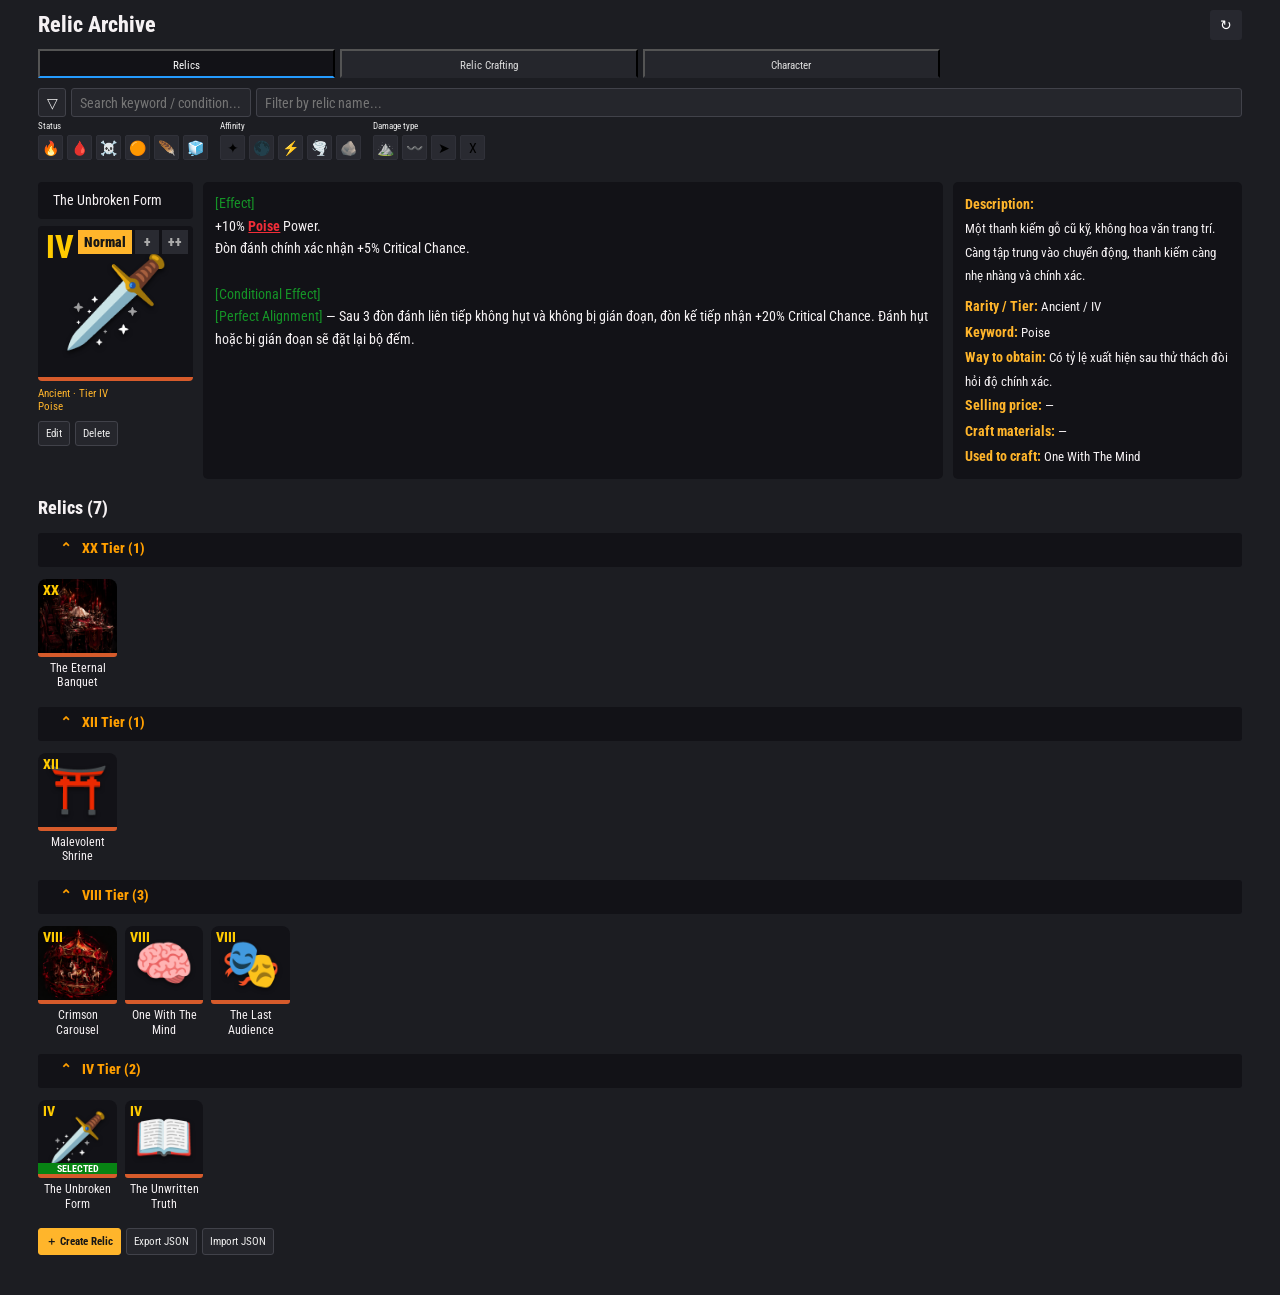
==== index.html @ a67d611c "Refactor navigation and add character section" ====
<!doctype html>
<html lang="vi"><head><meta charset="utf-8"><meta name="viewport" content="width=device-width,initial-scale=1"><title>Relic Archive</title>
<link rel="stylesheet" href="styles.css"></head><body>
<header class="top"><h1>Relic Archive</h1><div><button class="tinybtn" title="Refresh" onclick="location.reload()">↻</button></div></header>
<nav class="tabs"><button class="tab active" data-view="relicPage">Relics</button><button class="tab" data-view="relicPage">Relic Crafting</button><button class="tab" data-view="characterPage">Character</button></nav>
<main>
<section id="relicPage">
<div class="filterrow"><button class="filtericon" title="Filter">▽</button><input class="control" id="searchTrait" placeholder="Search keyword / condition..."><input class="control" id="searchFilter" placeholder="Filter by relic name..."></div>
<div class="iconrow" id="iconFilters"></div>
<div class="showcase" id="showcase"></div>
<h2 class="sectiontitle" id="countTitle">Relics</h2><div id="groups"></div>
<div class="actions"><button class="smallbtn primary" id="newBtn">＋ Create Relic</button><button class="smallbtn" id="exportBtn">Export JSON</button><button class="smallbtn" id="importBtn">Import JSON</button><input type="file" id="importFile" accept=".json" hidden></div>
</section>
<section id="characterPage" class="hidden">
<h2 class="sectiontitle">Characters</h2>
<div id="characterList" class="character-list"></div>
<article id="characterDetails" class="character-details hidden"></article>
</section>
</main>
<div class="modalshade" id="modal"><div class="formmodal"><button class="closemodal" id="closeModal">×</button><h2 id="formTitle">Create Relic</h2><form id="form"><div class="formgrid">
<div class="field"><label>Name *</label><input id="name" required></div><div class="field"><label>Rarity</label><select id="rarity"><option>Common</option><option>Uncommon</option><option>Rare</option><option>Epic</option><option>Ancient</option><option>Mythical</option><option>Mythic</option><option>Pillar</option></select></div>
<div class="field"><label>Tier</label><select id="tier"><option>I</option><option>II</option><option>III</option><option selected>IV</option><option>V</option><option>VI</option><option>VII</option><option>VIII</option><option>IX</option><option>X</option><option>XI</option><option>XII</option><option>XIII</option><option>XIV</option><option>XV</option><option>XVI</option><option>XVII</option><option>XVIII</option><option>XIX</option><option>XX</option></select></div><div class="field"><label>Keyword (status / affinity, comma separated)</label><input id="keywords" placeholder="Burn, Bleed, Poison, Poise, Tremor, Freeze, Light, Dark, Lightning, Wind, Earth"></div>
<div class="field"><label>Image path (optional)</label><input id="image" placeholder="assets/relic-image.png"></div><div class="field"><label>Type / faction restriction</label><input id="faction"></div>
<div class="field full"><label>Description</label><textarea id="description"></textarea></div><div class="field full"><label>Always-active effect</label><textarea id="always"></textarea></div><div class="field full"><label>Conditional effect</label><textarea id="conditional"></textarea></div><div class="field full"><label>Unique Effect</label><textarea id="unique"></textarea></div><div class="field full"><label>Way to obtain</label><textarea id="obtain" placeholder="Boss / chest / shop / event / leaderboard / craft recipe"></textarea></div><div class="field full"><label>Craft materials (comma separated relic names)</label><input id="craftsFrom" placeholder="Relic One, Relic Two"></div>
<div class="field"><label><input id="upgradable" type="checkbox"> This Relic can be upgraded</label></div><div class="field"></div><div class="field full"><label>Effect improvement at +</label><textarea id="upgradePlus" placeholder="Describe the stronger effect at +"></textarea></div><div class="field full"><label>Effect improvement at ++</label><textarea id="upgradePlusPlus" placeholder="Describe the stronger effect at ++"></textarea></div><div class="field full"><label>Unique Effect (Mythic or higher)</label><textarea id="uniquePlusPlus"></textarea></div>
<div class="field"><label>Buying Cost</label><input id="buy" type="number" min="0"></div><div class="field"><label>Selling Cost</label><input id="sell" type="number" min="0"></div><div class="field"><label>Floor Themes</label><input id="floor"></div><div class="field"><label>Abno Events</label><input id="abno"></div><div class="field full"><label>Lore / notes</label><textarea id="lore"></textarea></div>
</div><div class="formfoot"><button type="button" class="smallbtn" id="cancelBtn">Cancel</button><button class="smallbtn primary">Save Relic</button></div></form></div></div>
<script src="app.js" defer></script></body></html>
---- styles.css ----
@import url('https://fonts.googleapis.com/css2?family=Roboto+Condensed:wght@400;500;600;700;800&display=swap');
:root{--bg:#1c1d22;--panel:#121217;--panel2:#25262c;--line:#33343b;--text:#f5f1f3;--muted:#aaa8b1;--gold:#ffb52b;--blue:#259cff;--green:#128a20;--red:#f22d38;--orange:#bb743d}
*{box-sizing:border-box}body{margin:0;background:var(--bg);color:var(--text);font-family:'Roboto Condensed','Arial Narrow',sans-serif;font-size:14px}
button,input,select,textarea{font:inherit}button{cursor:pointer}.top{height:49px;padding:0 3%;display:flex;align-items:center;justify-content:space-between}.top h1{font-size:22px;margin:0;font-weight:800}.top h1 span{color:#ddd}.tinybtn{background:#27282f;color:white;border:0;border-radius:3px;padding:7px 10px}
.tabs{display:grid;grid-template-columns:repeat(4,1fr);gap:5px;margin:0 3% 10px}.tab{height:29px;background:#25262c;text-align:center;font-size:11px;padding:8px;border-bottom:2px solid transparent;color:#ddd}.tab.active{background:#121217;border-bottom-color:#249bff;color:#fff}
main{margin:0 3%;padding-bottom:40px}.filterrow{display:grid;grid-template-columns:28px 180px 1fr;gap:5px;margin-bottom:5px}.filterrow input{width:100%;height:29px}.control{background:#25262c;border:1px solid #41424a;border-radius:3px;color:#eee;padding:5px 8px;min-width:0}.filtericon{height:29px;background:#25262c;border:1px solid #41424a;color:#eee;border-radius:3px}.iconrow{display:flex;align-items:flex-start;gap:12px;flex-wrap:wrap;margin-bottom:22px}.filtergroup{min-width:0}.filtergroup-title{font-size:9px;color:#eee;margin:0 0 4px;line-height:1}.filtergroup-buttons{display:flex;gap:4px;flex-wrap:wrap}.iconbtn{width:25px;height:25px;background:#292a31;border:1px solid #303139;border-radius:2px;display:grid;place-items:center;font-size:14px;padding:0}.iconbtn.active{outline:1px solid #2e9bff;background:#343640}.keywordgroups{display:flex;gap:5px;align-items:center}.showcase{display:grid;grid-template-columns:155px minmax(0,1fr) minmax(220px,24%);gap:10px;align-items:stretch;margin-bottom:18px}.lefttitle{background:#121217;border-radius:4px;padding:10px 15px;font-size:14px;margin-bottom:7px;min-height:37px}.relicart{height:155px;background:#121217;border-bottom:4px solid #d65b2b;border-radius:4px;position:relative;display:grid;place-items:center;overflow:hidden}.relicart .bigicon{font-size:88px;filter:drop-shadow(0 3px 2px #0009)}.relicart .bigimage{width:100%;height:100%;object-fit:cover}.tierbig,.upgrades{z-index:1}.tierbig{position:absolute;left:8px;top:5px;color:#ffcb00;font-size:32px;font-weight:800;line-height:1}.upgrades{position:absolute;right:5px;top:4px;display:flex;gap:3px}.upgrades button{min-width:24px;height:24px;border:0;background:#292a31;color:#aaa;font-weight:900}.upgrades button.active{background:#ffb52b;color:#171717}.upgrades button:disabled{opacity:.45;cursor:not-allowed}.effectbox,.rightbox{background:#121217;border-radius:5px;padding:10px 12px;min-height:192px}.effectbox{font-size:14px;line-height:1.62;white-space:pre-wrap;overflow-wrap:anywhere}.rightbox{font-size:13px;line-height:1.8}.rightbox strong{color:var(--gold);font-size:14px}.rightbox .rightspace{height:30px}.tag{font-weight:bold;color:var(--red);text-decoration:underline}.cond{color:#159327}.kw{color:#bf793d;text-decoration:underline}.rarityline{color:var(--gold);font-size:11px;margin-top:6px}.actions{display:flex;gap:5px;flex-wrap:wrap;margin-top:8px}.smallbtn{background:#25262c;border:1px solid #41424a;color:#eee;padding:5px 7px;border-radius:3px;font-size:11px}.smallbtn.primary{background:var(--gold);color:#171717;border-color:var(--gold);font-weight:bold}.sectiontitle{font-size:18px;margin:12px 0 15px;font-weight:800}.tiergroup{margin-bottom:17px}.tierhead{height:34px;background:#121217;border-radius:3px;color:#ff9f00;padding:7px 22px;font-weight:800;cursor:pointer}.tierhead .arrow{margin-right:7px}.gallery{display:grid;grid-template-columns:repeat(auto-fill,minmax(78px,1fr));gap:8px;margin-top:12px}.gift{min-width:0;text-align:center;cursor:pointer}.giftart{height:78px;background:#121217;border-radius:8px 8px 3px 3px;border-bottom:4px solid #d65b2b;display:grid;place-items:center;position:relative;overflow:hidden}.giftart .emoji{font-size:48px;filter:drop-shadow(0 2px 2px #0008)}.giftart .giftimage{width:100%;height:100%;object-fit:cover}.giftart .smalltier{position:absolute;top:3px;left:5px;color:#ffcb00;font-weight:800;font-size:14px;z-index:1}.giftart.selected:after{content:"SELECTED";position:absolute;inset:auto 0 0;background:#078313;color:#fff;font-size:10px;font-weight:bold}.giftname{font-size:12px;line-height:1.2;max-height:29px;overflow:hidden;margin-top:4px;overflow-wrap:anywhere}.empty{padding:30px;color:#aaa;text-align:center;grid-column:1/-1}.hidden{display:none!important}.modalshade{display:none;position:fixed;inset:0;background:#000b;z-index:30;overflow:auto;padding:20px}.modalshade.show{display:block}.formmodal{max-width:850px;margin:0 auto;background:#1d1e24;border:1px solid #41424a;padding:20px;border-radius:5px}.formmodal h2{margin:0 0 15px}.formgrid{display:grid;grid-template-columns:1fr 1fr;gap:10px}.field{display:flex;flex-direction:column;gap:4px}.field label{font-size:12px;color:#aaa}.field input,.field select,.field textarea{background:#121217;color:#fff;border:1px solid #41424a;border-radius:3px;padding:8px}.field textarea{min-height:75px;resize:vertical}.full{grid-column:1/-1}.formfoot{display:flex;justify-content:flex-end;gap:7px;margin-top:14px}.closemodal{float:right;background:#25262c;border:0;color:#fff;font-size:20px;padding:3px 10px}
@media(max-width:850px){.showcase{grid-template-columns:135px minmax(0,1fr)}.rightbox{grid-column:1/-1;min-height:80px}.rightbox .rightspace{height:20px}.gallery{grid-template-columns:repeat(auto-fill,minmax(72px,1fr))}}
@media(max-width:560px){.tabs{grid-template-columns:repeat(2,1fr)}.filterrow{grid-template-columns:28px 1fr}.filterrow #searchFilter{grid-column:1/-1}.showcase{grid-template-columns:1fr}.leftcol{display:grid;grid-template-columns:1fr 1fr;gap:7px}.lefttitle{margin:0}.relicart{height:120px}.effectbox{min-height:140px}.formgrid{grid-template-columns:1fr}.full{grid-column:auto}}
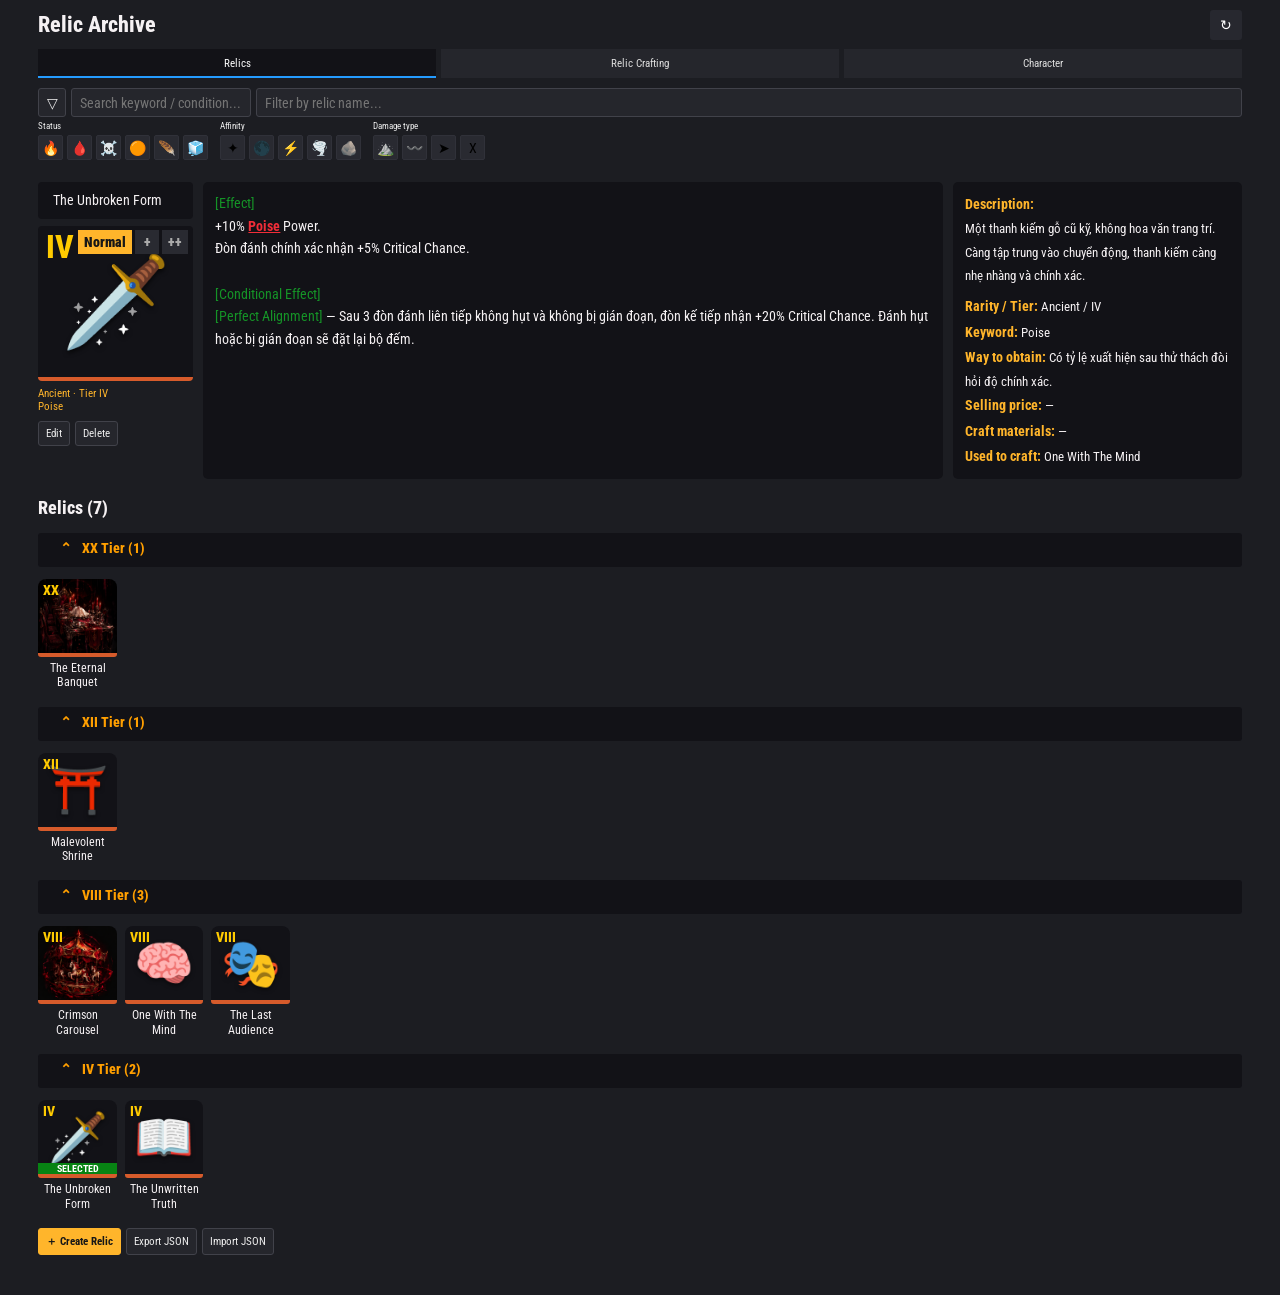
==== commit cb2a625d: "Update index.html" ====
--- a/index.html
+++ b/index.html
@@ -2,8 +2,11 @@
 <html lang="vi"><head><meta charset="utf-8"><meta name="viewport" content="width=device-width,initial-scale=1"><title>Relic Archive</title>
 <link rel="stylesheet" href="styles.css"></head><body>
 <header class="top"><h1>Relic Archive</h1><div><button class="tinybtn" title="Refresh" onclick="location.reload()">↻</button></div></header>
-<nav class="tabs"><button class="tab active" data-view="relicPage">Relics</button><button class="tab" data-view="relicPage">Relic Crafting</button><button class="tab" data-view="characterPage">Character</button></nav>
-<main>
+<nav class="tabs">
+  <button class="tab active" data-view="relicPage">Relics</button>
+  <button class="tab" data-view="craftingPage">Relic Crafting</button>
+  <button class="tab" data-view="characterPage">Character</button>
+</nav><main>
 <section id="relicPage">
 <div class="filterrow"><button class="filtericon" title="Filter">▽</button><input class="control" id="searchTrait" placeholder="Search keyword / condition..."><input class="control" id="searchFilter" placeholder="Filter by relic name..."></div>
 <div class="iconrow" id="iconFilters"></div>
--- a/styles.css
+++ b/styles.css
@@ -1,8 +1,9 @@
-@import url('https://fonts.googleapis.com/css2?family=Roboto+Condensed:wght@400;500;600;700;800&display=swap');
-:root{--bg:#1c1d22;--panel:#121217;--panel2:#25262c;--line:#33343b;--text:#f5f1f3;--muted:#aaa8b1;--gold:#ffb52b;--blue:#259cff;--green:#128a20;--red:#f22d38;--orange:#bb743d}
-*{box-sizing:border-box}body{margin:0;background:var(--bg);color:var(--text);font-family:'Roboto Condensed','Arial Narrow',sans-serif;font-size:14px}
-button,input,select,textarea{font:inherit}button{cursor:pointer}.top{height:49px;padding:0 3%;display:flex;align-items:center;justify-content:space-between}.top h1{font-size:22px;margin:0;font-weight:800}.top h1 span{color:#ddd}.tinybtn{background:#27282f;color:white;border:0;border-radius:3px;padding:7px 10px}
-.tabs{display:grid;grid-template-columns:repeat(4,1fr);gap:5px;margin:0 3% 10px}.tab{height:29px;background:#25262c;text-align:center;font-size:11px;padding:8px;border-bottom:2px solid transparent;color:#ddd}.tab.active{background:#121217;border-bottom-color:#249bff;color:#fff}
-main{margin:0 3%;padding-bottom:40px}.filterrow{display:grid;grid-template-columns:28px 180px 1fr;gap:5px;margin-bottom:5px}.filterrow input{width:100%;height:29px}.control{background:#25262c;border:1px solid #41424a;border-radius:3px;color:#eee;padding:5px 8px;min-width:0}.filtericon{height:29px;background:#25262c;border:1px solid #41424a;color:#eee;border-radius:3px}.iconrow{display:flex;align-items:flex-start;gap:12px;flex-wrap:wrap;margin-bottom:22px}.filtergroup{min-width:0}.filtergroup-title{font-size:9px;color:#eee;margin:0 0 4px;line-height:1}.filtergroup-buttons{display:flex;gap:4px;flex-wrap:wrap}.iconbtn{width:25px;height:25px;background:#292a31;border:1px solid #303139;border-radius:2px;display:grid;place-items:center;font-size:14px;padding:0}.iconbtn.active{outline:1px solid #2e9bff;background:#343640}.keywordgroups{display:flex;gap:5px;align-items:center}.showcase{display:grid;grid-template-columns:155px minmax(0,1fr) minmax(220px,24%);gap:10px;align-items:stretch;margin-bottom:18px}.lefttitle{background:#121217;border-radius:4px;padding:10px 15px;font-size:14px;margin-bottom:7px;min-height:37px}.relicart{height:155px;background:#121217;border-bottom:4px solid #d65b2b;border-radius:4px;position:relative;display:grid;place-items:center;overflow:hidden}.relicart .bigicon{font-size:88px;filter:drop-shadow(0 3px 2px #0009)}.relicart .bigimage{width:100%;height:100%;object-fit:cover}.tierbig,.upgrades{z-index:1}.tierbig{position:absolute;left:8px;top:5px;color:#ffcb00;font-size:32px;font-weight:800;line-height:1}.upgrades{position:absolute;right:5px;top:4px;display:flex;gap:3px}.upgrades button{min-width:24px;height:24px;border:0;background:#292a31;color:#aaa;font-weight:900}.upgrades button.active{background:#ffb52b;color:#171717}.upgrades button:disabled{opacity:.45;cursor:not-allowed}.effectbox,.rightbox{background:#121217;border-radius:5px;padding:10px 12px;min-height:192px}.effectbox{font-size:14px;line-height:1.62;white-space:pre-wrap;overflow-wrap:anywhere}.rightbox{font-size:13px;line-height:1.8}.rightbox strong{color:var(--gold);font-size:14px}.rightbox .rightspace{height:30px}.tag{font-weight:bold;color:var(--red);text-decoration:underline}.cond{color:#159327}.kw{color:#bf793d;text-decoration:underline}.rarityline{color:var(--gold);font-size:11px;margin-top:6px}.actions{display:flex;gap:5px;flex-wrap:wrap;margin-top:8px}.smallbtn{background:#25262c;border:1px solid #41424a;color:#eee;padding:5px 7px;border-radius:3px;font-size:11px}.smallbtn.primary{background:var(--gold);color:#171717;border-color:var(--gold);font-weight:bold}.sectiontitle{font-size:18px;margin:12px 0 15px;font-weight:800}.tiergroup{margin-bottom:17px}.tierhead{height:34px;background:#121217;border-radius:3px;color:#ff9f00;padding:7px 22px;font-weight:800;cursor:pointer}.tierhead .arrow{margin-right:7px}.gallery{display:grid;grid-template-columns:repeat(auto-fill,minmax(78px,1fr));gap:8px;margin-top:12px}.gift{min-width:0;text-align:center;cursor:pointer}.giftart{height:78px;background:#121217;border-radius:8px 8px 3px 3px;border-bottom:4px solid #d65b2b;display:grid;place-items:center;position:relative;overflow:hidden}.giftart .emoji{font-size:48px;filter:drop-shadow(0 2px 2px #0008)}.giftart .giftimage{width:100%;height:100%;object-fit:cover}.giftart .smalltier{position:absolute;top:3px;left:5px;color:#ffcb00;font-weight:800;font-size:14px;z-index:1}.giftart.selected:after{content:"SELECTED";position:absolute;inset:auto 0 0;background:#078313;color:#fff;font-size:10px;font-weight:bold}.giftname{font-size:12px;line-height:1.2;max-height:29px;overflow:hidden;margin-top:4px;overflow-wrap:anywhere}.empty{padding:30px;color:#aaa;text-align:center;grid-column:1/-1}.hidden{display:none!important}.modalshade{display:none;position:fixed;inset:0;background:#000b;z-index:30;overflow:auto;padding:20px}.modalshade.show{display:block}.formmodal{max-width:850px;margin:0 auto;background:#1d1e24;border:1px solid #41424a;padding:20px;border-radius:5px}.formmodal h2{margin:0 0 15px}.formgrid{display:grid;grid-template-columns:1fr 1fr;gap:10px}.field{display:flex;flex-direction:column;gap:4px}.field label{font-size:12px;color:#aaa}.field input,.field select,.field textarea{background:#121217;color:#fff;border:1px solid #41424a;border-radius:3px;padding:8px}.field textarea{min-height:75px;resize:vertical}.full{grid-column:1/-1}.formfoot{display:flex;justify-content:flex-end;gap:7px;margin-top:14px}.closemodal{float:right;background:#25262c;border:0;color:#fff;font-size:20px;padding:3px 10px}
-@media(max-width:850px){.showcase{grid-template-columns:135px minmax(0,1fr)}.rightbox{grid-column:1/-1;min-height:80px}.rightbox .rightspace{height:20px}.gallery{grid-template-columns:repeat(auto-fill,minmax(72px,1fr))}}
-@media(max-width:560px){.tabs{grid-template-columns:repeat(2,1fr)}.filterrow{grid-template-columns:28px 1fr}.filterrow #searchFilter{grid-column:1/-1}.showcase{grid-template-columns:1fr}.leftcol{display:grid;grid-template-columns:1fr 1fr;gap:7px}.lefttitle{margin:0}.relicart{height:120px}.effectbox{min-height:140px}.formgrid{grid-template-columns:1fr}.full{grid-column:auto}}
+@import url('https://fonts.googleapis.com/css2?family=Roboto+Condensed:wght@400;500;600;700;800&display=swap');
+:root{--bg:#1c1d22;--panel:#121217;--panel2:#25262c;--line:#33343b;--text:#f5f1f3;--muted:#aaa8b1;--gold:#ffb52b;--blue:#259cff;--green:#128a20;--red:#f22d38;--orange:#bb743d}
+*{box-sizing:border-box}body{margin:0;background:var(--bg);color:var(--text);font-family:'Roboto Condensed','Arial Narrow',sans-serif;font-size:14px}
+button,input,select,textarea{font:inherit}button{cursor:pointer}.top{height:49px;padding:0 3%;display:flex;align-items:center;justify-content:space-between}.top h1{font-size:22px;margin:0;font-weight:800}.top h1 span{color:#ddd}.tinybtn{background:#27282f;color:white;border:0;border-radius:3px;padding:7px 10px}
+.tabs{display:grid;grid-template-columns:repeat(3,1fr);gap:5px;margin:0 3% 10px}.tab{height:29px;background:#25262c;text-align:center;font-size:11px;padding:8px;border:0;border-bottom:2px solid transparent;color:#ddd}.tab.active{background:#121217;border-bottom-color:#249bff;color:#fff}
+main{margin:0 3%;padding-bottom:40px}.filterrow{display:grid;grid-template-columns:28px 180px 1fr;gap:5px;margin-bottom:5px}.filterrow input{width:100%;height:29px}.control{background:#25262c;border:1px solid #41424a;border-radius:3px;color:#eee;padding:5px 8px;min-width:0}.filtericon{height:29px;background:#25262c;border:1px solid #41424a;color:#eee;border-radius:3px}.iconrow{display:flex;align-items:flex-start;gap:12px;flex-wrap:wrap;margin-bottom:22px}.filtergroup{min-width:0}.filtergroup-title{font-size:9px;color:#eee;margin:0 0 4px;line-height:1}.filtergroup-buttons{display:flex;gap:4px;flex-wrap:wrap}.iconbtn{width:25px;height:25px;background:#292a31;border:1px solid #303139;border-radius:2px;display:grid;place-items:center;font-size:14px;padding:0}.iconbtn.active{outline:1px solid #2e9bff;background:#343640}.keywordgroups{display:flex;gap:5px;align-items:center}.showcase{display:grid;grid-template-columns:155px minmax(0,1fr) minmax(220px,24%);gap:10px;align-items:stretch;margin-bottom:18px}.lefttitle{background:#121217;border-radius:4px;padding:10px 15px;font-size:14px;margin-bottom:7px;min-height:37px}.relicart{height:155px;background:#121217;border-bottom:4px solid #d65b2b;border-radius:4px;position:relative;display:grid;place-items:center;overflow:hidden}.relicart .bigicon{font-size:88px;filter:drop-shadow(0 3px 2px #0009)}.relicart .bigimage{width:100%;height:100%;object-fit:cover}.tierbig,.upgrades{z-index:1}.tierbig{position:absolute;left:8px;top:5px;color:#ffcb00;font-size:32px;font-weight:800;line-height:1}.upgrades{position:absolute;right:5px;top:4px;display:flex;gap:3px}.upgrades button{min-width:24px;height:24px;border:0;background:#292a31;color:#aaa;font-weight:900}.upgrades button.active{background:#ffb52b;color:#171717}.upgrades button:disabled{opacity:.45;cursor:not-allowed}.effectbox,.rightbox{background:#121217;border-radius:5px;padding:10px 12px;min-height:192px}.effectbox{font-size:14px;line-height:1.62;white-space:pre-wrap;overflow-wrap:anywhere}.rightbox{font-size:13px;line-height:1.8}.rightbox strong{color:var(--gold);font-size:14px}.rightbox .rightspace{height:30px}.tag{font-weight:bold;color:var(--red);text-decoration:underline}.cond{color:#159327}.kw{color:#bf793d;text-decoration:underline}.rarityline{color:var(--gold);font-size:11px;margin-top:6px}.actions{display:flex;gap:5px;flex-wrap:wrap;margin-top:8px}.smallbtn{background:#25262c;border:1px solid #41424a;color:#eee;padding:5px 7px;border-radius:3px;font-size:11px}.smallbtn.primary{background:var(--gold);color:#171717;border-color:var(--gold);font-weight:bold}.sectiontitle{font-size:18px;margin:12px 0 15px;font-weight:800}.tiergroup{margin-bottom:17px}.tierhead{height:34px;background:#121217;border-radius:3px;color:#ff9f00;padding:7px 22px;font-weight:800;cursor:pointer}.tierhead .arrow{margin-right:7px}.gallery{display:grid;grid-template-columns:repeat(auto-fill,minmax(78px,1fr));gap:8px;margin-top:12px}.gift{min-width:0;text-align:center;cursor:pointer}.giftart{height:78px;background:#121217;border-radius:8px 8px 3px 3px;border-bottom:4px solid #d65b2b;display:grid;place-items:center;position:relative;overflow:hidden}.giftart .emoji{font-size:48px;filter:drop-shadow(0 2px 2px #0008)}.giftart .giftimage{width:100%;height:100%;object-fit:cover}.giftart .smalltier{position:absolute;top:3px;left:5px;color:#ffcb00;font-weight:800;font-size:14px;z-index:1}.giftart.selected:after{content:"SELECTED";position:absolute;inset:auto 0 0;background:#078313;color:#fff;font-size:10px;font-weight:bold}.giftname{font-size:12px;line-height:1.2;max-height:29px;overflow:hidden;margin-top:4px;overflow-wrap:anywhere}.empty{padding:30px;color:#aaa;text-align:center;grid-column:1/-1}.hidden{display:none!important}.modalshade{display:none;position:fixed;inset:0;background:#000b;z-index:30;overflow:auto;padding:20px}.modalshade.show{display:block}.formmodal{max-width:850px;margin:0 auto;background:#1d1e24;border:1px solid #41424a;padding:20px;border-radius:5px}.formmodal h2{margin:0 0 15px}.formgrid{display:grid;grid-template-columns:1fr 1fr;gap:10px}.field{display:flex;flex-direction:column;gap:4px}.field label{font-size:12px;color:#aaa}.field input,.field select,.field textarea{background:#121217;color:#fff;border:1px solid #41424a;border-radius:3px;padding:8px}.field textarea{min-height:75px;resize:vertical}.full{grid-column:1/-1}.formfoot{display:flex;justify-content:flex-end;gap:7px;margin-top:14px}.closemodal{float:right;background:#25262c;border:0;color:#fff;font-size:20px;padding:3px 10px}
+@media(max-width:850px){.showcase{grid-template-columns:135px minmax(0,1fr)}.rightbox{grid-column:1/-1;min-height:80px}.rightbox .rightspace{height:20px}.gallery{grid-template-columns:repeat(auto-fill,minmax(72px,1fr))}}
+.character-list{display:grid;grid-template-columns:repeat(auto-fill,minmax(170px,1fr));gap:10px}.character-button{min-height:42px;background:#25262c;border:1px solid #41424a;border-radius:4px;color:var(--text);font-weight:700}.character-button:hover{border-color:var(--blue);background:#303139}.character-details{position:relative;max-width:760px;background:var(--panel);border-radius:5px;padding:20px;margin-top:8px}.character-close{position:absolute;top:10px;right:10px;width:30px;height:30px;border:0;border-radius:3px;background:#c82935;color:white;font-weight:800;font-size:19px;line-height:1}.character-details h3{margin:0 42px 18px 0;font-size:20px}.character-stats{display:grid;grid-template-columns:1fr 1fr;gap:0 20px}.character-stat{padding:9px 0;border-bottom:1px solid var(--line);line-height:1.45}.character-stat strong{color:var(--gold)}.character-stat.full{grid-column:1/-1}
+@media(max-width:560px){.tabs{grid-template-columns:repeat(3,1fr)}.filterrow{grid-template-columns:28px 1fr}.filterrow #searchFilter{grid-column:1/-1}.showcase{grid-template-columns:1fr}.leftcol{display:grid;grid-template-columns:1fr 1fr;gap:7px}.lefttitle{margin:0}.relicart{height:120px}.effectbox{min-height:140px}.formgrid{grid-template-columns:1fr}.full{grid-column:auto}.character-stats{grid-template-columns:1fr}}
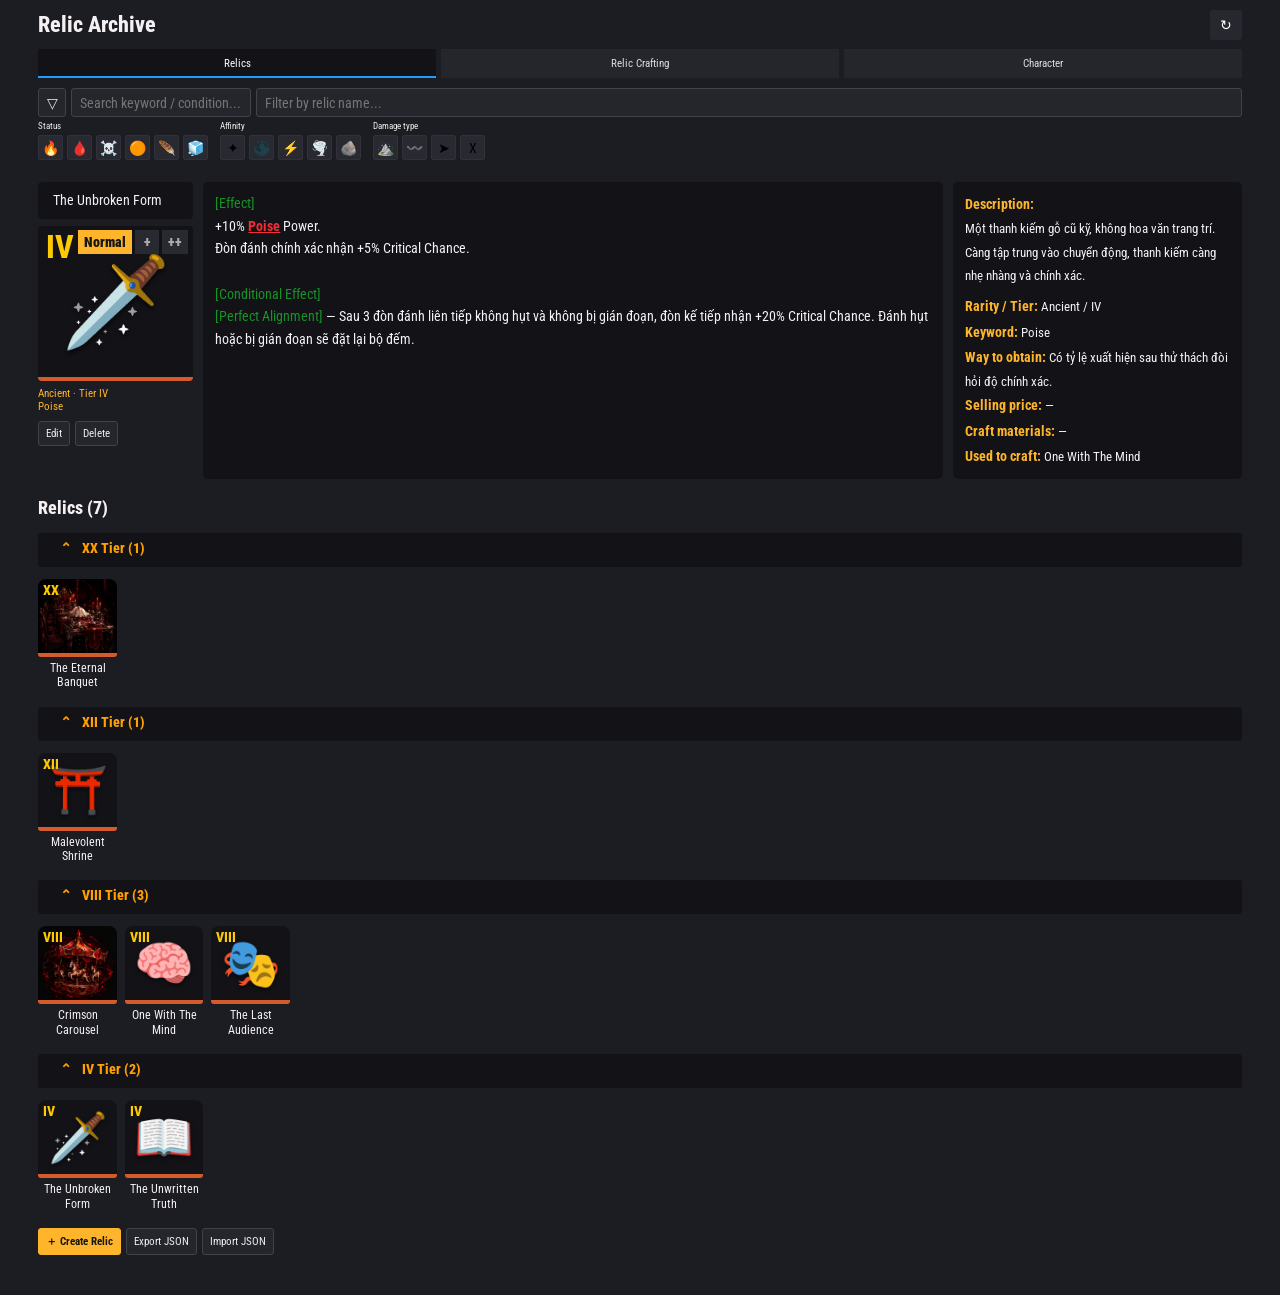
==== commit d7f8372a: "Fix navigation tabs" ====
--- a/index.html
+++ b/index.html
@@ -14,18 +14,129 @@
 <h2 class="sectiontitle" id="countTitle">Relics</h2><div id="groups"></div>
 <div class="actions"><button class="smallbtn primary" id="newBtn">＋ Create Relic</button><button class="smallbtn" id="exportBtn">Export JSON</button><button class="smallbtn" id="importBtn">Import JSON</button><input type="file" id="importFile" accept=".json" hidden></div>
 </section>
+  <section id="craftingPage" class="hidden">
+  <h2 class="sectiontitle">Relic Crafting</h2>
+  <p>Relic crafting content will appear here.</p>
+</section>
 <section id="characterPage" class="hidden">
 <h2 class="sectiontitle">Characters</h2>
 <div id="characterList" class="character-list"></div>
 <article id="characterDetails" class="character-details hidden"></article>
 </section>
 </main>
-<div class="modalshade" id="modal"><div class="formmodal"><button class="closemodal" id="closeModal">×</button><h2 id="formTitle">Create Relic</h2><form id="form"><div class="formgrid">
-<div class="field"><label>Name *</label><input id="name" required></div><div class="field"><label>Rarity</label><select id="rarity"><option>Common</option><option>Uncommon</option><option>Rare</option><option>Epic</option><option>Ancient</option><option>Mythical</option><option>Mythic</option><option>Pillar</option></select></div>
-<div class="field"><label>Tier</label><select id="tier"><option>I</option><option>II</option><option>III</option><option selected>IV</option><option>V</option><option>VI</option><option>VII</option><option>VIII</option><option>IX</option><option>X</option><option>XI</option><option>XII</option><option>XIII</option><option>XIV</option><option>XV</option><option>XVI</option><option>XVII</option><option>XVIII</option><option>XIX</option><option>XX</option></select></div><div class="field"><label>Keyword (status / affinity, comma separated)</label><input id="keywords" placeholder="Burn, Bleed, Poison, Poise, Tremor, Freeze, Light, Dark, Lightning, Wind, Earth"></div>
-<div class="field"><label>Image path (optional)</label><input id="image" placeholder="assets/relic-image.png"></div><div class="field"><label>Type / faction restriction</label><input id="faction"></div>
-<div class="field full"><label>Description</label><textarea id="description"></textarea></div><div class="field full"><label>Always-active effect</label><textarea id="always"></textarea></div><div class="field full"><label>Conditional effect</label><textarea id="conditional"></textarea></div><div class="field full"><label>Unique Effect</label><textarea id="unique"></textarea></div><div class="field full"><label>Way to obtain</label><textarea id="obtain" placeholder="Boss / chest / shop / event / leaderboard / craft recipe"></textarea></div><div class="field full"><label>Craft materials (comma separated relic names)</label><input id="craftsFrom" placeholder="Relic One, Relic Two"></div>
-<div class="field"><label><input id="upgradable" type="checkbox"> This Relic can be upgraded</label></div><div class="field"></div><div class="field full"><label>Effect improvement at +</label><textarea id="upgradePlus" placeholder="Describe the stronger effect at +"></textarea></div><div class="field full"><label>Effect improvement at ++</label><textarea id="upgradePlusPlus" placeholder="Describe the stronger effect at ++"></textarea></div><div class="field full"><label>Unique Effect (Mythic or higher)</label><textarea id="uniquePlusPlus"></textarea></div>
-<div class="field"><label>Buying Cost</label><input id="buy" type="number" min="0"></div><div class="field"><label>Selling Cost</label><input id="sell" type="number" min="0"></div><div class="field"><label>Floor Themes</label><input id="floor"></div><div class="field"><label>Abno Events</label><input id="abno"></div><div class="field full"><label>Lore / notes</label><textarea id="lore"></textarea></div>
-</div><div class="formfoot"><button type="button" class="smallbtn" id="cancelBtn">Cancel</button><button class="smallbtn primary">Save Relic</button></div></form></div></div>
-<script src="app.js" defer></script></body></html>
+<div class="modalshade" id="modal">
+  <div class="formmodal">
+    <button class="closemodal" id="closeModal">×</button>
+    <h2 id="formTitle">Create Relic</h2>
+    <form id="form">
+      <div class="formgrid">
+<div class="field">
+  <label>Name *</label>
+  <input id="name" required>
+</div>
+        <div class="field">
+          <label>Rarity</label>
+          <select id="rarity">
+            <option>Common</option>
+            <option>Uncommon</option>
+            <option>Rare</option>
+            <option>Epic</option>
+            <option>Ancient</option>
+            <option>Mythical</option>
+            <option>Mythic</option>
+            <option>Pillar</option>
+          </select>
+        </div>
+<div class="field">
+  <label>Tier</label>
+  <select id="tier">
+    <option>I</option>
+    <option>II</option>
+    <option>III</option>
+    <option selected>IV</option>
+    <option>V</option>
+    <option>VI</option>
+    <option>VII</option>
+    <option>VIII</option>
+    <option>IX</option>
+    <option>X</option>
+    <option>XI</option>
+    <option>XII</option>
+    <option>XIII</option>
+    <option>XIV</option>
+    <option>XV</option>
+    <option>XVI</option>
+    <option>XVII</option>
+    <option>XVIII</option>
+    <option>XIX</option>
+    <option>XX</option>
+  </select>
+</div>
+<div class="field">
+  <label>Keyword (status / affinity, comma separated)</label>
+  <input id="keywords" placeholder="Burn, Bleed, Poison, Poise, Tremor, Freeze, Light, Dark, Lightning, Wind, Earth">
+</div>
+<div class="field">
+  <label>Image path (optional)</label>
+  <input id="image" placeholder="assets/relic-image.png">
+</div>
+<div class="field">
+  <label>Type / faction restriction</label>
+  <input id="faction">
+</div>
+<div class="field full">
+  <label>Description</label>
+  <textarea id="description"></textarea>
+</div>
+<div class="field full">
+  <label>Always-active effect</label>
+  <textarea id="always"></textarea>
+</div>
+<div class="field full">
+  <label>Conditional effect</label>
+  <textarea id="conditional"></textarea>
+</div><div class="field full"><label>Unique Effect</label><textarea id="unique"></textarea></div><div class="field full"><label>Way to obtain</label><textarea id="obtain" placeholder="Boss / chest / shop / event / leaderboard / craft recipe"></textarea></div><div class="field full"><label>Craft materials (comma separated relic names)</label><input id="craftsFrom" placeholder="Relic One, Relic Two"></div>
+<div class="field">
+  <label><input id="upgradable" type="checkbox"> This Relic can be upgraded</label>
+</div>
+<div class="field"></div>
+<div class="field full">
+  <label>Effect improvement at +</label>
+  <textarea id="upgradePlus" placeholder="Describe the stronger effect at +"></textarea>
+</div>
+<div class="field full">
+  <label>Effect improvement at ++</label>
+  <textarea id="upgradePlusPlus" placeholder="Describe the stronger effect at ++"></textarea>
+</div>
+<div class="field full">
+  <label>Unique Effect (Mythic or higher)</label>
+  <textarea id="uniquePlusPlus"></textarea>
+</div>
+<div class="field">
+  <label>Buying Cost</label>
+  <input id="buy" type="number" min="0">
+</div>
+<div class="field">
+  <label>Selling Cost</label>
+  <input id="sell" type="number" min="0">
+</div><div class="field">
+  <label>Floor Themes</label>
+  <input id="floor"></div>
+  <div class="field">
+    <label>Abno Events</label>
+    <input id="abno">
+  </div><div class="field full">
+    <label>Lore / notes</label>
+    <textarea id="lore"></textarea>
+  </div>
+</div>
+<div class="formfoot">
+  <button type="button" class="smallbtn" id="cancelBtn">Cancel</button>
+  <button class="smallbtn primary">Save Relic</button>
+</div>
+</form>
+</div>
+</div>
+<script src="app.js" defer></script>
+</body>
+</html>
--- a/styles.css
+++ b/styles.css
@@ -1,9 +1,385 @@
 @import url('https://fonts.googleapis.com/css2?family=Roboto+Condensed:wght@400;500;600;700;800&display=swap');
 :root{--bg:#1c1d22;--panel:#121217;--panel2:#25262c;--line:#33343b;--text:#f5f1f3;--muted:#aaa8b1;--gold:#ffb52b;--blue:#259cff;--green:#128a20;--red:#f22d38;--orange:#bb743d}
-*{box-sizing:border-box}body{margin:0;background:var(--bg);color:var(--text);font-family:'Roboto Condensed','Arial Narrow',sans-serif;font-size:14px}
-button,input,select,textarea{font:inherit}button{cursor:pointer}.top{height:49px;padding:0 3%;display:flex;align-items:center;justify-content:space-between}.top h1{font-size:22px;margin:0;font-weight:800}.top h1 span{color:#ddd}.tinybtn{background:#27282f;color:white;border:0;border-radius:3px;padding:7px 10px}
-.tabs{display:grid;grid-template-columns:repeat(3,1fr);gap:5px;margin:0 3% 10px}.tab{height:29px;background:#25262c;text-align:center;font-size:11px;padding:8px;border:0;border-bottom:2px solid transparent;color:#ddd}.tab.active{background:#121217;border-bottom-color:#249bff;color:#fff}
-main{margin:0 3%;padding-bottom:40px}.filterrow{display:grid;grid-template-columns:28px 180px 1fr;gap:5px;margin-bottom:5px}.filterrow input{width:100%;height:29px}.control{background:#25262c;border:1px solid #41424a;border-radius:3px;color:#eee;padding:5px 8px;min-width:0}.filtericon{height:29px;background:#25262c;border:1px solid #41424a;color:#eee;border-radius:3px}.iconrow{display:flex;align-items:flex-start;gap:12px;flex-wrap:wrap;margin-bottom:22px}.filtergroup{min-width:0}.filtergroup-title{font-size:9px;color:#eee;margin:0 0 4px;line-height:1}.filtergroup-buttons{display:flex;gap:4px;flex-wrap:wrap}.iconbtn{width:25px;height:25px;background:#292a31;border:1px solid #303139;border-radius:2px;display:grid;place-items:center;font-size:14px;padding:0}.iconbtn.active{outline:1px solid #2e9bff;background:#343640}.keywordgroups{display:flex;gap:5px;align-items:center}.showcase{display:grid;grid-template-columns:155px minmax(0,1fr) minmax(220px,24%);gap:10px;align-items:stretch;margin-bottom:18px}.lefttitle{background:#121217;border-radius:4px;padding:10px 15px;font-size:14px;margin-bottom:7px;min-height:37px}.relicart{height:155px;background:#121217;border-bottom:4px solid #d65b2b;border-radius:4px;position:relative;display:grid;place-items:center;overflow:hidden}.relicart .bigicon{font-size:88px;filter:drop-shadow(0 3px 2px #0009)}.relicart .bigimage{width:100%;height:100%;object-fit:cover}.tierbig,.upgrades{z-index:1}.tierbig{position:absolute;left:8px;top:5px;color:#ffcb00;font-size:32px;font-weight:800;line-height:1}.upgrades{position:absolute;right:5px;top:4px;display:flex;gap:3px}.upgrades button{min-width:24px;height:24px;border:0;background:#292a31;color:#aaa;font-weight:900}.upgrades button.active{background:#ffb52b;color:#171717}.upgrades button:disabled{opacity:.45;cursor:not-allowed}.effectbox,.rightbox{background:#121217;border-radius:5px;padding:10px 12px;min-height:192px}.effectbox{font-size:14px;line-height:1.62;white-space:pre-wrap;overflow-wrap:anywhere}.rightbox{font-size:13px;line-height:1.8}.rightbox strong{color:var(--gold);font-size:14px}.rightbox .rightspace{height:30px}.tag{font-weight:bold;color:var(--red);text-decoration:underline}.cond{color:#159327}.kw{color:#bf793d;text-decoration:underline}.rarityline{color:var(--gold);font-size:11px;margin-top:6px}.actions{display:flex;gap:5px;flex-wrap:wrap;margin-top:8px}.smallbtn{background:#25262c;border:1px solid #41424a;color:#eee;padding:5px 7px;border-radius:3px;font-size:11px}.smallbtn.primary{background:var(--gold);color:#171717;border-color:var(--gold);font-weight:bold}.sectiontitle{font-size:18px;margin:12px 0 15px;font-weight:800}.tiergroup{margin-bottom:17px}.tierhead{height:34px;background:#121217;border-radius:3px;color:#ff9f00;padding:7px 22px;font-weight:800;cursor:pointer}.tierhead .arrow{margin-right:7px}.gallery{display:grid;grid-template-columns:repeat(auto-fill,minmax(78px,1fr));gap:8px;margin-top:12px}.gift{min-width:0;text-align:center;cursor:pointer}.giftart{height:78px;background:#121217;border-radius:8px 8px 3px 3px;border-bottom:4px solid #d65b2b;display:grid;place-items:center;position:relative;overflow:hidden}.giftart .emoji{font-size:48px;filter:drop-shadow(0 2px 2px #0008)}.giftart .giftimage{width:100%;height:100%;object-fit:cover}.giftart .smalltier{position:absolute;top:3px;left:5px;color:#ffcb00;font-weight:800;font-size:14px;z-index:1}.giftart.selected:after{content:"SELECTED";position:absolute;inset:auto 0 0;background:#078313;color:#fff;font-size:10px;font-weight:bold}.giftname{font-size:12px;line-height:1.2;max-height:29px;overflow:hidden;margin-top:4px;overflow-wrap:anywhere}.empty{padding:30px;color:#aaa;text-align:center;grid-column:1/-1}.hidden{display:none!important}.modalshade{display:none;position:fixed;inset:0;background:#000b;z-index:30;overflow:auto;padding:20px}.modalshade.show{display:block}.formmodal{max-width:850px;margin:0 auto;background:#1d1e24;border:1px solid #41424a;padding:20px;border-radius:5px}.formmodal h2{margin:0 0 15px}.formgrid{display:grid;grid-template-columns:1fr 1fr;gap:10px}.field{display:flex;flex-direction:column;gap:4px}.field label{font-size:12px;color:#aaa}.field input,.field select,.field textarea{background:#121217;color:#fff;border:1px solid #41424a;border-radius:3px;padding:8px}.field textarea{min-height:75px;resize:vertical}.full{grid-column:1/-1}.formfoot{display:flex;justify-content:flex-end;gap:7px;margin-top:14px}.closemodal{float:right;background:#25262c;border:0;color:#fff;font-size:20px;padding:3px 10px}
+*{box-sizing:border-box}
+body{
+    margin:0;
+    background:var(--bg);
+    color:var(--text);
+    font-family:'Roboto Condensed','Arial Narrow',sans-serif;
+    font-size:14px}
+button,input,select,textarea
+{font:inherit}
+button{cursor:pointer}
+.top{
+    height:49px;
+    padding:0 3%;
+    display:flex;
+    align-items:center;
+    justify-content:space-between
+}
+    .top h1{
+        font-size:22px;
+        margin:0;
+        font-weight:800
+    }
+        .top h1 span{color:#ddd}
+        .tinybtn{
+            background:#27282f;
+            color:white;
+            border:0;
+            border-radius:3px;
+            padding:7px 10px
+        }
+.tabs{
+    display:grid;
+    grid-template-columns:repeat(3,1fr);
+    gap:5px;margin:0 3% 10px
+}
+    .tab{
+        height:29px;
+        background:#25262c;
+        text-align:center;
+        font-size:11px;
+        padding:8px;
+        border:0;
+        border-bottom:2px solid transparent;
+        color:#ddd
+    }
+        .tab.active{
+            background:#121217;
+            border-bottom-color:#249bff;
+            color:#fff
+        }
+main{
+    margin:0 3%;
+    padding-bottom:40px}
+    .filterrow{
+        display:grid;
+        grid-template-columns:28px 180px 1fr;
+        gap:5px;
+        margin-bottom:5px
+    }
+        .filterrow input{
+            width:100%;
+            height:29px
+        }
+            .control{
+                background:#25262c;
+                border:1px solid #41424a;
+                border-radius:3px;
+                color:#eee;
+                padding:5px 8px;
+                min-width:0
+            }
+            .filtericon{
+                height:29px;
+                background:#25262c;
+                border:1px solid #41424a;
+                color:#eee;
+                border-radius:3px
+            }
+            .iconrow{
+                display:flex;
+                align-items:flex-start;
+                gap:12px;
+                flex-wrap:wrap;
+                margin-bottom:22px
+            }
+            .filtergroup{min-width:0}
+            .filtergroup-title{
+                font-size:9px;
+                color:#eee;
+                margin:0 0 4px;
+                line-height:1
+            }
+            .filtergroup-buttons{
+                display:flex;
+                gap:4px;
+                flex-wrap:wrap
+            }
+            .iconbtn{
+                width:25px;
+                height:25px;
+                background:#292a31;
+                border:1px solid #303139;
+                border-radius:2px;
+                display:grid;
+                place-items:center;
+                font-size:14px;
+                padding:0
+            }
+            .iconbtn.active{
+                outline:1px solid #2e9bff;
+                background:#343640
+            }
+            .keywordgroups{
+                display:flex;
+                gap:5px;
+                align-items:center
+            }
+            .showcase{
+                display:grid;
+                grid-template-columns:155px minmax(0,1fr) minmax(220px,24%);
+                gap:10px;align-items:stretch;
+                margin-bottom:18px
+            }
+            .lefttitle{
+                background:#121217;
+                border-radius:4px;
+                padding:10px 15px;
+                font-size:14px;
+                margin-bottom:7px;
+                min-height:37px
+            }
+            .relicart{
+                height:155px;
+                background:#121217;
+                border-bottom:4px solid #d65b2b;
+                border-radius:4px;
+                position:relative;
+                display:grid;
+                place-items:center;
+                overflow:hidden
+            }
+            .relicart 
+            .bigicon{
+                font-size:88px;
+                filter:drop-shadow(0 3px 2px #0009)
+            }
+            .relicart 
+            .bigimage{
+                width:100%;
+                height:100%;
+                object-fit:cover
+            }
+            .tierbig,
+            .upgrades{z-index:1}
+            .tierbig{
+                position:absolute;
+                left:8px;
+                top:5px;
+                color:#ffcb00;
+                font-size:32px;
+                font-weight:800;
+                line-height:1
+            }
+            .upgrades{
+                position:absolute;
+                right:5px;
+                top:4px;
+                display:flex;
+                gap:3px
+            }
+            .upgrades button{
+                min-width:24px;
+                height:24px;
+                border:0;
+                background:#292a31;
+                color:#aaa;
+                font-weight:900
+            }
+            .upgrades button.active{
+                background:#ffb52b;
+                color:#171717
+            }
+            .upgrades button:disabled{
+                opacity:.45;
+                cursor:not-allowed
+            }
+            .effectbox,
+            .rightbox{
+                background:#121217;
+                border-radius:5px;
+                padding:10px 12px;
+                min-height:192px
+            }
+            .effectbox{
+                font-size:14px;
+                line-height:1.62;
+                white-space:pre-wrap;
+                overflow-wrap:anywhere
+            }
+            .rightbox{
+                font-size:13px;
+                line-height:1.8
+            }
+            .rightbox strong{
+                color:var(--gold);
+                font-size:14px
+            }
+            .rightbox 
+            .rightspace{height:30px}
+            .tag{
+                font-weight:bold;color:var(--red);
+                text-decoration:underline
+            }
+            .cond{color:#159327}
+            .kw{color:#bf793d;
+                text-decoration:underline
+            }
+            .rarityline{
+                color:var(--gold);
+                font-size:11px;
+                margin-top:6px
+            }
+            .actions{
+                display:flex;
+                gap:5px;
+                flex-wrap:wrap;
+                margin-top:8px
+            }
+            .smallbtn{
+                background:#25262c;
+                border:1px solid #41424a;
+                color:#eee;
+                padding:5px 7px;
+                border-radius:3px;
+                font-size:11px
+            }
+            .smallbtn.primary{
+                background:var(--gold);
+                color:#171717;
+                border-color:var(--gold);
+                font-weight:bold
+            }
+            .sectiontitle{
+                font-size:18px;
+                margin:12px 0 15px;
+                font-weight:800
+            }
+            .tiergroup{margin-bottom:17px}
+            .tierhead{
+                height:34px;
+                background:#121217;
+                border-radius:3px;
+                color:#ff9f00;
+                padding:7px 22px;
+                font-weight:800;
+                cursor:pointer
+            }
+            .tierhead .arrow{margin-right:7px}
+            .gallery{
+                display:grid;
+                grid-template-columns:repeat(auto-fill,minmax(78px,1fr));
+                gap:8px;margin-top:12px}.gift{min-width:0;
+                    text-align:center;
+                    cursor:pointer
+                }
+                .giftart{
+                    height:78px;
+                    background:#121217;
+                    border-radius:8px 8px 3px 3px;
+                    border-bottom:4px solid #d65b2b;
+                    display:grid;
+                    place-items:center;
+                    position:relative;
+                    overflow:hidden
+                }
+                .giftart 
+                .emoji{
+                    font-size:48px;
+                    filter:drop-shadow(0 2px 2px #0008)
+                }
+                .giftart 
+                .giftimage{
+                    width:100%;
+                    height:100%;
+                    object-fit:cover
+                    }
+                    .giftart 
+                    .smalltier{
+                        position:absolute;
+                        top:3px;
+                        left:5px;
+                        color:#ffcb00;
+                        font-weight:800;
+                        font-size:14px;
+                        z-index:1
+                    }
+                    .giftart
+                    .selected:after{
+                        content:"SELECTED";
+                        position:absolute;
+                        inset:auto 0 0;
+                        background:#078313;
+                        color:#fff;
+                        font-size:10px;
+                        font-weight:bold
+                    }
+                    .giftname{
+                        font-size:12px;
+                        line-height:1.2;
+                        max-height:29px;
+                        overflow:hidden;
+                        margin-top:4px;
+                        overflow-wrap:anywhere
+                    }
+                    .empty{
+                        padding:30px;
+                        color:#aaa;
+                        text-align:center;
+                        grid-column:1/-1
+                    }
+                    .hidden{display:none!important}
+                    .modalshade{
+                        display:none;
+                        position:fixed;
+                        inset:0;
+                        background:#000b;
+                        z-index:30;
+                        overflow:auto;
+                        padding:20px
+                    }
+                    .modalshade
+                    .show{display:block}
+                    .formmodal{
+                        max-width:850px;
+                        margin:0 auto;
+                        background:#1d1e24;
+                        border:1px solid #41424a;
+                        padding:20px;
+                        border-radius:5px
+                    }
+                    .formmodal h2{margin:0 0 15px}
+                    .formgrid{
+                        display:grid;
+                        grid-template-columns:1fr 1fr;
+                        gap:10px
+                    }
+                    .field{
+                        display:flex;
+                        flex-direction:column;
+                        gap:4px}.field label{
+                            font-size:12px;
+                            color:#aaa
+                        }
+                        .field input,
+                        .field select,
+                        .field textarea{
+                            background:#121217;
+                            color:#fff;
+                            border:1px solid #41424a;
+                            border-radius:3px;
+                            padding:8px
+                        }
+                        .field textarea{
+                            min-height:75px;
+                            resize:vertical
+                        }
+                        .full{grid-column:1/-1}
+                        .formfoot{
+                            display:flex;
+                            justify-content:flex-end;
+                            gap:7px;
+                            margin-top:14px
+                        }
+                        .closemodal{
+                            float:right;
+                            background:#25262c;
+                            border:0;
+                            color:#fff;
+                            font-size:20px;padding:3px 10px
+                        }
 @media(max-width:850px){.showcase{grid-template-columns:135px minmax(0,1fr)}.rightbox{grid-column:1/-1;min-height:80px}.rightbox .rightspace{height:20px}.gallery{grid-template-columns:repeat(auto-fill,minmax(72px,1fr))}}
 .character-list{display:grid;grid-template-columns:repeat(auto-fill,minmax(170px,1fr));gap:10px}.character-button{min-height:42px;background:#25262c;border:1px solid #41424a;border-radius:4px;color:var(--text);font-weight:700}.character-button:hover{border-color:var(--blue);background:#303139}.character-details{position:relative;max-width:760px;background:var(--panel);border-radius:5px;padding:20px;margin-top:8px}.character-close{position:absolute;top:10px;right:10px;width:30px;height:30px;border:0;border-radius:3px;background:#c82935;color:white;font-weight:800;font-size:19px;line-height:1}.character-details h3{margin:0 42px 18px 0;font-size:20px}.character-stats{display:grid;grid-template-columns:1fr 1fr;gap:0 20px}.character-stat{padding:9px 0;border-bottom:1px solid var(--line);line-height:1.45}.character-stat strong{color:var(--gold)}.character-stat.full{grid-column:1/-1}
 @media(max-width:560px){.tabs{grid-template-columns:repeat(3,1fr)}.filterrow{grid-template-columns:28px 1fr}.filterrow #searchFilter{grid-column:1/-1}.showcase{grid-template-columns:1fr}.leftcol{display:grid;grid-template-columns:1fr 1fr;gap:7px}.lefttitle{margin:0}.relicart{height:120px}.effectbox{min-height:140px}.formgrid{grid-template-columns:1fr}.full{grid-column:auto}.character-stats{grid-template-columns:1fr}}
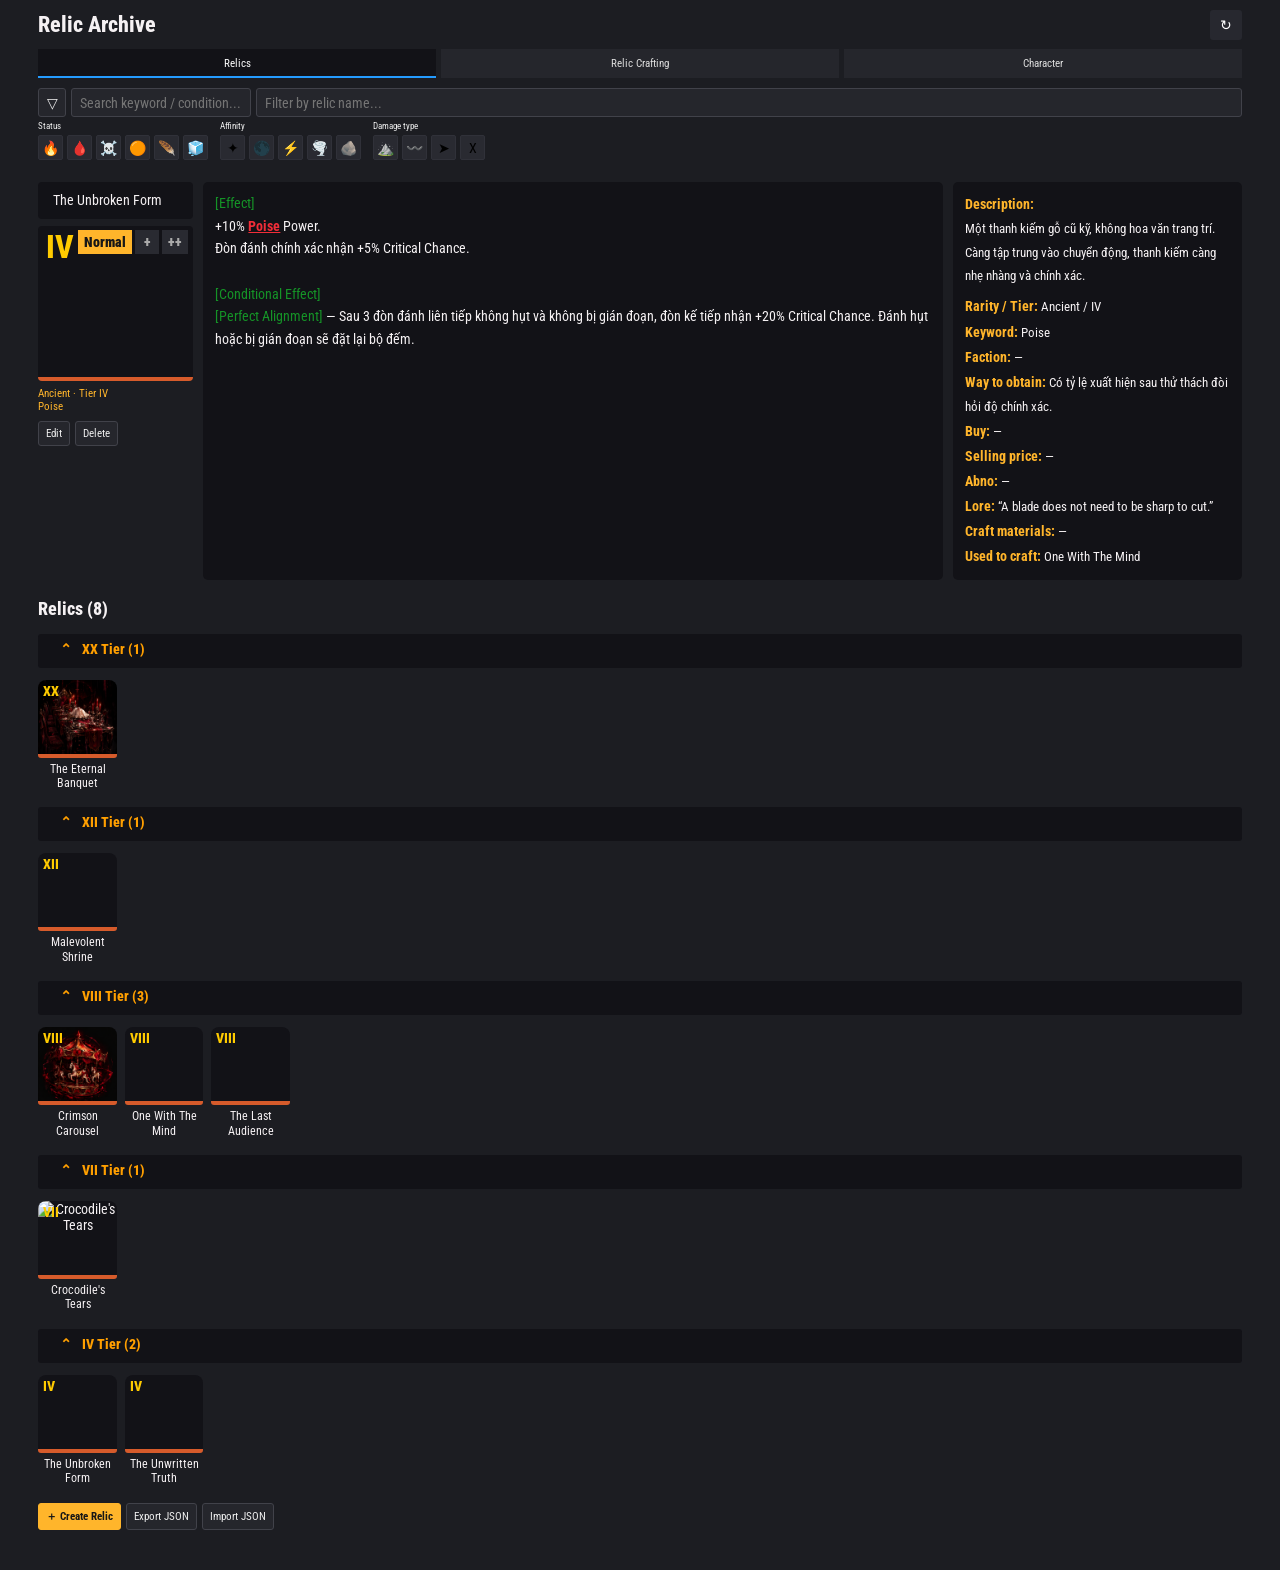
==== commit 313802d2: "Add new relic" ====
--- a/index.html
+++ b/index.html
@@ -41,6 +41,7 @@
             <option>Uncommon</option>
             <option>Rare</option>
             <option>Epic</option>
+            <option>Legendary</option>
             <option>Ancient</option>
             <option>Mythical</option>
             <option>Mythic</option>
@@ -95,7 +96,7 @@
 <div class="field full">
   <label>Conditional effect</label>
   <textarea id="conditional"></textarea>
-</div><div class="field full"><label>Unique Effect</label><textarea id="unique"></textarea></div><div class="field full"><label>Way to obtain</label><textarea id="obtain" placeholder="Boss / chest / shop / event / leaderboard / craft recipe"></textarea></div><div class="field full"><label>Craft materials (comma separated relic names)</label><input id="craftsFrom" placeholder="Relic One, Relic Two"></div>
+</div><div class="field full"><label>Way to obtain</label><textarea id="obtain" placeholder="Boss / chest / shop / event / leaderboard / craft recipe"></textarea></div><div class="field full"><label>Craft materials (comma separated relic names)</label><input id="craftsFrom" placeholder="Relic One, Relic Two"></div>
 <div class="field">
   <label><input id="upgradable" type="checkbox"> This Relic can be upgraded</label>
 </div>
@@ -108,21 +109,14 @@
   <label>Effect improvement at ++</label>
   <textarea id="upgradePlusPlus" placeholder="Describe the stronger effect at ++"></textarea>
 </div>
-<div class="field full">
-  <label>Unique Effect (Mythic or higher)</label>
-  <textarea id="uniquePlusPlus"></textarea>
-</div>
 <div class="field">
   <label>Buying Cost</label>
-  <input id="buy" type="number" min="0">
+  <input id="buy">
 </div>
 <div class="field">
   <label>Selling Cost</label>
   <input id="sell" type="number" min="0">
 </div><div class="field">
-  <label>Floor Themes</label>
-  <input id="floor"></div>
-  <div class="field">
     <label>Abno Events</label>
     <input id="abno">
   </div><div class="field full">
--- a/styles.css
+++ b/styles.css
@@ -142,11 +142,6 @@
                 overflow:hidden
             }
             .relicart 
-            .bigicon{
-                font-size:88px;
-                filter:drop-shadow(0 3px 2px #0009)
-            }
-            .relicart 
             .bigimage{
                 width:100%;
                 height:100%;
@@ -214,6 +209,9 @@
                 text-decoration:underline
             }
             .cond{color:#159327}
+            .trigger-start{color:#ff9f00;font-weight:700}
+            .trigger-hit{color:var(--red);font-weight:700}
+            .trigger-damaged{color:#ffcb00;font-weight:700}
             .kw{color:#bf793d;
                 text-decoration:underline
             }
@@ -276,11 +274,6 @@
                     overflow:hidden
                 }
                 .giftart 
-                .emoji{
-                    font-size:48px;
-                    filter:drop-shadow(0 2px 2px #0008)
-                }
-                .giftart 
                 .giftimage{
                     width:100%;
                     height:100%;
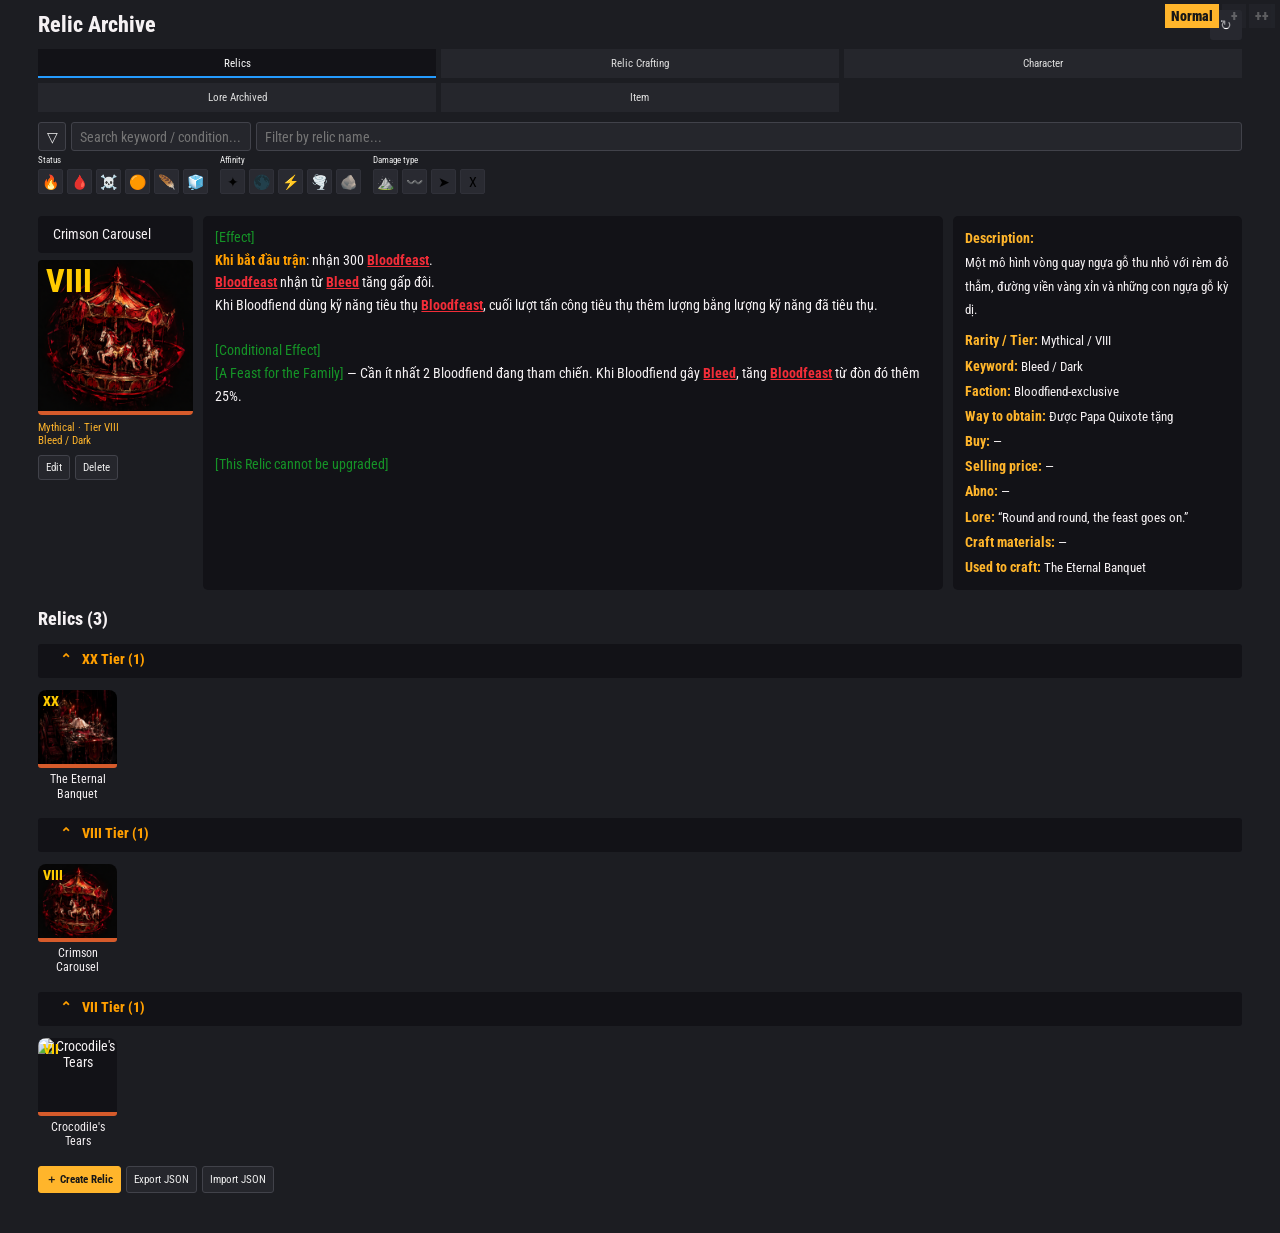
==== commit 16080b5b: "fixed" ====
--- a/index.html
+++ b/index.html
@@ -6,6 +6,8 @@
   <button class="tab active" data-view="relicPage">Relics</button>
   <button class="tab" data-view="craftingPage">Relic Crafting</button>
   <button class="tab" data-view="characterPage">Character</button>
+  <button class="tab" data-view="loreArchivedPage">Lore Archived</button>
+  <button class="tab" data-view="itemPage">Item</button>
 </nav><main>
 <section id="relicPage">
 <div class="filterrow"><button class="filtericon" title="Filter">▽</button><input class="control" id="searchTrait" placeholder="Search keyword / condition..."><input class="control" id="searchFilter" placeholder="Filter by relic name..."></div>
@@ -22,6 +24,34 @@
 <h2 class="sectiontitle">Characters</h2>
 <div id="characterList" class="character-list"></div>
 <article id="characterDetails" class="character-details hidden"></article>
+</section>
+<section id="loreArchivedPage" class="hidden">
+  <article class="lore-archive">
+    <blockquote class="lore-quote">
+      <p>“Khi thanh kiếm không còn quyết định vận mệnh của một vương quốc, khi những tòa tháp phù thủy bị che khuất bởi ống khói và khi con người có thể giết một vị thần bằng thứ vũ khí do chính mình tạo ra — thế giới đã bước sang một kỷ nguyên mới.”</p>
+      <cite>Plato</cite>
+    </blockquote>
+    <h2 class="sectiontitle">Kỷ Nguyên Thứ Tư — Kỷ Nguyên Cơ Giới</h2>
+    <div class="lore-copy">
+      <p>Sau sự sụp đổ của các nền văn minh trong Kỷ Nguyên Thứ Ba từ những cuộc thanh trừng giữa người và người, thế giới đã bước vào một thời đại chuyển mình. Ma thuật không còn là sức mạnh duy nhất định hình nền văn minh. Nhờ phát hiện ra cách chuyển hóa ma lực thành năng lượng, các chủng tộc đã phát triển máy móc, đường sắt, điện năng, súng ống và những cỗ máy chiến tranh.</p>
+      <p>Các vương quốc phong kiến như Cloudia dần nhường chỗ cho những đế quốc công nghiệp và sự bành trướng của bayania sang khắp lục địa, thành bang thương mại và các tập đoàn quyền lực. Pháp sư vẫn tồn tại, nhưng giờ đây họ phải chia sẻ vị thế với kỹ sư, nhà khoa học và những người điều khiển máy móc.</p>
+      <p>Dù các thành phố ngày càng hiện đại, thế giới vẫn đầy rẫy xung đột. Những lục địa tranh giành tài nguyên, các tổ chức bí mật săn lùng di tích cổ đại, còn tàn dư của thời đại trước vẫn ẩn náu trong những vùng đất chưa được khám phá.</p>
+      <p>Đây là thời đại của cơ hội và hiểm nguy, nơi một thanh kiếm, một khẩu súng hay một phép thuật đều có thể thay đổi số phận</p>
+    </div>
+    <p class="lore-welcome"><em>Chào mừng đến với Kỷ Nguyên Thứ Tư</em></p>
+  </article>
+</section>
+<section id="itemPage" class="hidden">
+  <div class="filterrow">
+    <button class="filtericon" title="Filter">▽</button>
+    <input class="control" id="searchItemTrait" placeholder="Search item type / description...">
+    <input class="control" id="searchItemName" placeholder="Filter by item name...">
+  </div>
+  <div class="iconrow" id="itemTypeFilters"></div>
+  <button class="smallbtn hidden" id="itemBackBtn" type="button">← Quay lại danh sách</button>
+  <div class="item-detail hidden" id="itemShowcase"></div>
+  <h2 class="sectiontitle" id="itemCountTitle">Items (0)</h2>
+  <div id="itemList" class="item-list"></div>
 </section>
 </main>
 <div class="modalshade" id="modal">
@@ -131,6 +161,18 @@
 </form>
 </div>
 </div>
+<div class="modalshade status-effect-shade" id="statusEffectModal" aria-hidden="true">
+  <section class="status-effect-modal" role="dialog" aria-modal="true" aria-labelledby="statusEffectTitle">
+    <button class="closemodal" id="closeStatusEffectModal" type="button" aria-label="Đóng">×</button>
+    <h2 id="statusEffectTitle">Hard As An Reptile<img src="assets/hard-as-an-reptile.png" alt=""></h2>
+    <div class="status-effect-details">
+      <p><strong>Max Stack:</strong> 3</p>
+      <p>+1 shield với mỗi stack</p>
+      <p><span class="trigger-damaged">[Khi bị dính sát thương]</span> nhận thêm 1 khiên từ hiệu ứng bên trên; max 2. Phản lại (sát thương nhận / số máu của chủ sở hữu) sát thương lên kẻ địch gây sát thương.</p>
+      <p>Hết hiệu lực khi <span class="cond">[Kết thúc lượt]</span></p>
+    </div>
+  </section>
+</div>
 <script src="app.js" defer></script>
 </body>
 </html>
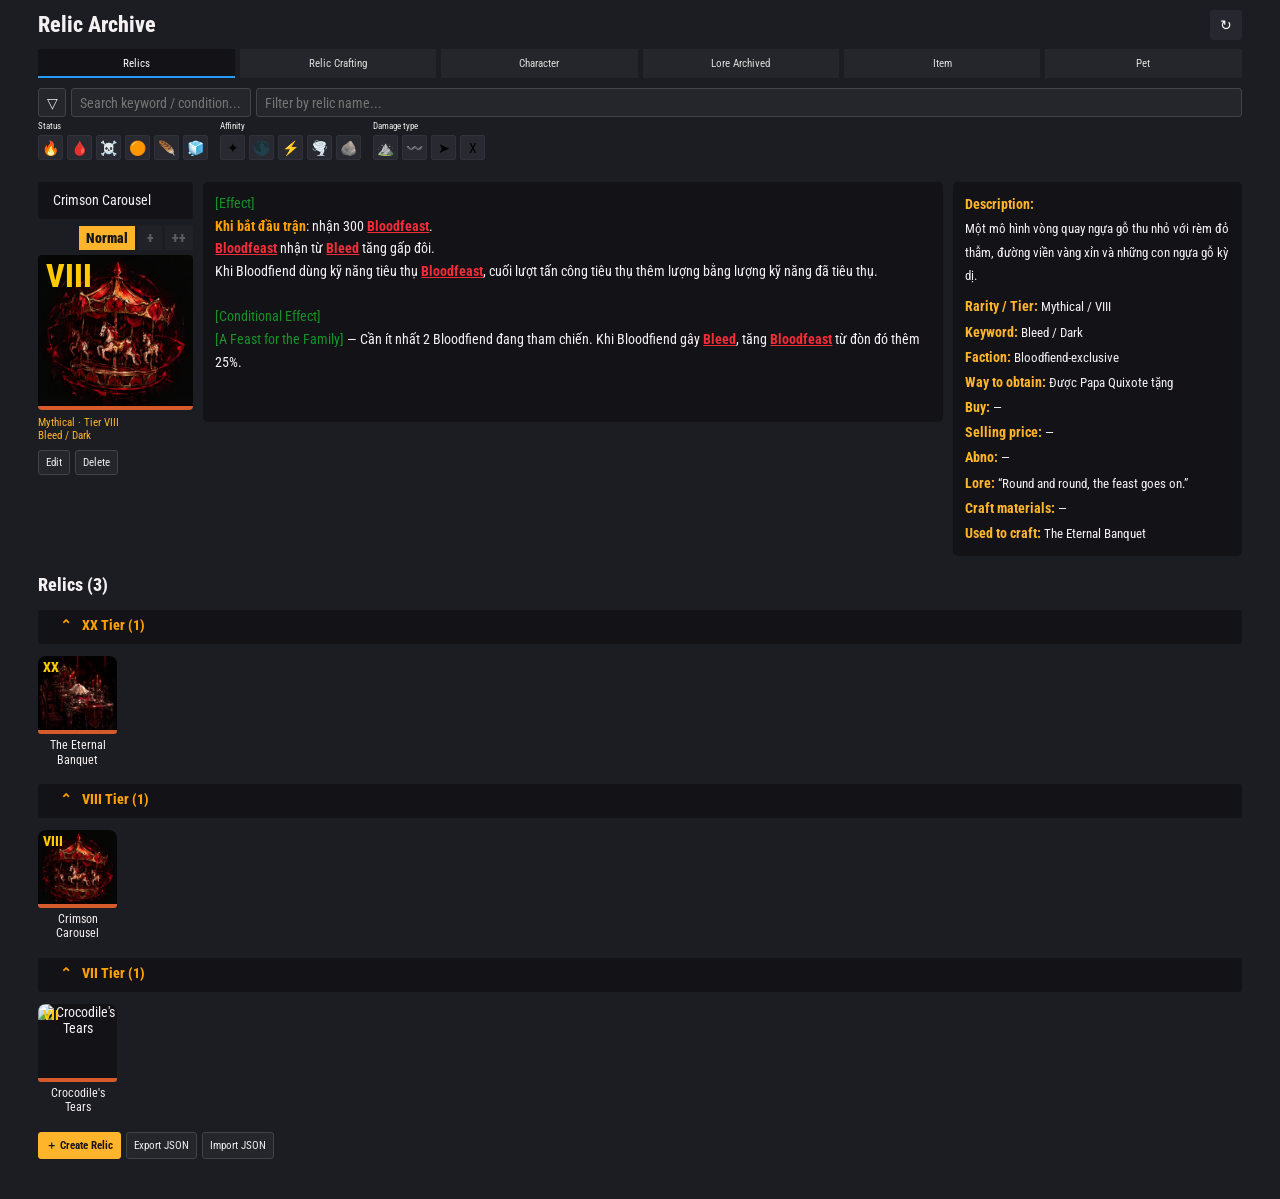
==== commit cc319d2a: "Add Pet Page and A new pet named Leviathan" ====
--- a/index.html
+++ b/index.html
@@ -8,6 +8,7 @@
   <button class="tab" data-view="characterPage">Character</button>
   <button class="tab" data-view="loreArchivedPage">Lore Archived</button>
   <button class="tab" data-view="itemPage">Item</button>
+  <button class="tab" data-view="petPage">Pet</button>
 </nav><main>
 <section id="relicPage">
 <div class="filterrow"><button class="filtericon" title="Filter">▽</button><input class="control" id="searchTrait" placeholder="Search keyword / condition..."><input class="control" id="searchFilter" placeholder="Filter by relic name..."></div>
@@ -24,6 +25,16 @@
 <h2 class="sectiontitle">Characters</h2>
 <div id="characterList" class="character-list"></div>
 <article id="characterDetails" class="character-details hidden"></article>
+</section>
+<section id="petPage" class="hidden">
+  <div class="showcase pet-showcase" id="petShowcase"></div>
+  <h2 class="sectiontitle" id="petCountTitle">Pets</h2>
+  <div class="filterrow">
+    <button class="filtericon" type="button" title="Pet filter" aria-label="Pet filter">▽</button>
+    <input class="control" id="searchPetTrait" placeholder="Search pet details...">
+    <input class="control" id="searchPetName" placeholder="Filter by pet name...">
+  </div>
+  <div class="gallery pet-gallery" id="petList"></div>
 </section>
 <section id="loreArchivedPage" class="hidden">
   <article class="lore-archive">
--- a/styles.css
+++ b/styles.css
@@ -2,7 +2,7 @@
 :root{--bg:#1c1d22;--panel:#121217;--panel2:#25262c;--line:#33343b;--text:#f5f1f3;--muted:#aaa8b1;--gold:#ffb52b;--blue:#259cff;--green:#128a20;--red:#f22d38;--orange:#bb743d}
 *{box-sizing:border-box}
 body{
-    margin:0;
+    margin:0; 
     background:var(--bg);
     color:var(--text);
     font-family:'Roboto Condensed','Arial Narrow',sans-serif;
@@ -32,7 +32,7 @@
         }
 .tabs{
     display:grid;
-    grid-template-columns:repeat(3,1fr);
+    grid-template-columns:repeat(6,1fr);
     gap:5px;margin:0 3% 10px
 }
     .tab{
@@ -159,11 +159,10 @@
                 line-height:1
             }
             .upgrades{
-                position:absolute;
-                right:5px;
-                top:4px;
                 display:flex;
-                gap:3px
+                justify-content:flex-end;
+                gap:3px;
+                margin:0 0 5px
             }
             .upgrades button{
                 min-width:24px;
@@ -171,7 +170,8 @@
                 border:0;
                 background:#292a31;
                 color:#aaa;
-                font-weight:900
+                font-weight:900;
+                padding:0 7px
             }
             .upgrades button.active{
                 background:#ffb52b;
@@ -192,7 +192,14 @@
                 font-size:14px;
                 line-height:1.62;
                 white-space:pre-wrap;
-                overflow-wrap:anywhere
+                overflow-wrap:anywhere;
+                max-height:240px;
+                overflow-y:auto;
+                scrollbar-width:none;
+                -ms-overflow-style:none
+            }
+            .effectbox::-webkit-scrollbar{
+                display:none
             }
             .rightbox{
                 font-size:13px;
@@ -212,6 +219,32 @@
             .trigger-start{color:#ff9f00;font-weight:700}
             .trigger-hit{color:var(--red);font-weight:700}
             .trigger-damaged{color:#ffcb00;font-weight:700}
+            .status-effect{
+                display:inline-flex;
+                align-items:center;
+                gap:5px;
+                vertical-align:middle;
+                padding:0;
+                border:0;
+                background:transparent;
+                color:inherit;
+                font:inherit;
+                cursor:pointer
+            }
+            .status-effect:hover,
+            .status-effect:focus-visible{
+                text-decoration:underline;
+                outline:1px solid var(--gold);
+                outline-offset:2px
+            }
+            .status-effect img{
+                width:auto;
+                height:auto;
+                max-width:25px;
+                max-height:25px;
+                object-fit:contain;
+                vertical-align:middle
+            }
             .kw{color:#bf793d;
                 text-decoration:underline
             }
@@ -323,8 +356,7 @@
                         overflow:auto;
                         padding:20px
                     }
-                    .modalshade
-                    .show{display:block}
+                    .modalshade.show{display:block}
                     .formmodal{
                         max-width:850px;
                         margin:0 auto;
@@ -373,6 +405,49 @@
                             color:#fff;
                             font-size:20px;padding:3px 10px
                         }
+.status-effect-shade{z-index:40;display:none;align-items:flex-start;justify-content:center;padding-top:min(18vh,130px)}
+.status-effect-shade.show{display:flex}
+.status-effect-modal{position:relative;width:min(100%,420px);height:max-content;background:#121217;border-radius:5px;padding:18px 12px 14px}
+.status-effect-modal .closemodal{position:absolute;top:8px;right:8px;float:none}
+.status-effect-modal h2{display:flex;align-items:center;justify-content:center;gap:8px;margin:0 28px 12px 0;padding:0 0 12px;border-bottom:1px solid #aaa8b1;font-size:20px;text-align:center}
+.status-effect-modal h2 img{width:auto;height:auto;max-width:32px;max-height:32px;object-fit:contain}
+.status-effect-details{font-size:16px;line-height:1.45}
+.status-effect-details p{position:relative;margin:0;padding-left:15px}
+.status-effect-details p::before{content:"-";position:absolute;left:0}
+.status-effect-details p+p{margin-top:3px}
+.status-effect-details strong{font-weight:700}
 @media(max-width:850px){.showcase{grid-template-columns:135px minmax(0,1fr)}.rightbox{grid-column:1/-1;min-height:80px}.rightbox .rightspace{height:20px}.gallery{grid-template-columns:repeat(auto-fill,minmax(72px,1fr))}}
 .character-list{display:grid;grid-template-columns:repeat(auto-fill,minmax(170px,1fr));gap:10px}.character-button{min-height:42px;background:#25262c;border:1px solid #41424a;border-radius:4px;color:var(--text);font-weight:700}.character-button:hover{border-color:var(--blue);background:#303139}.character-details{position:relative;max-width:760px;background:var(--panel);border-radius:5px;padding:20px;margin-top:8px}.character-close{position:absolute;top:10px;right:10px;width:30px;height:30px;border:0;border-radius:3px;background:#c82935;color:white;font-weight:800;font-size:19px;line-height:1}.character-details h3{margin:0 42px 18px 0;font-size:20px}.character-stats{display:grid;grid-template-columns:1fr 1fr;gap:0 20px}.character-stat{padding:9px 0;border-bottom:1px solid var(--line);line-height:1.45}.character-stat strong{color:var(--gold)}.character-stat.full{grid-column:1/-1}
-@media(max-width:560px){.tabs{grid-template-columns:repeat(3,1fr)}.filterrow{grid-template-columns:28px 1fr}.filterrow #searchFilter{grid-column:1/-1}.showcase{grid-template-columns:1fr}.leftcol{display:grid;grid-template-columns:1fr 1fr;gap:7px}.lefttitle{margin:0}.relicart{height:120px}.effectbox{min-height:140px}.formgrid{grid-template-columns:1fr}.full{grid-column:auto}.character-stats{grid-template-columns:1fr}}
+.trigger-before{color:#36c96b;font-weight:700}.trigger-use{color:#38bdf8;font-weight:700}.trigger-end{color:#ffcc33;font-weight:700}
+.pet-showcase{display:flex;margin:0 0 16px}.pet-wiki{display:grid;grid-template-columns:minmax(0,1fr) minmax(0,1fr);gap:10px;align-items:start}.pet-wiki-left,.pet-wiki-right{min-width:0;background:#080808;border:1px solid #710d0d;box-shadow:0 0 0 1px #250707}.pet-portrait{height:230px;position:relative;display:grid;place-items:center;overflow:hidden;background:radial-gradient(ellipse at 50% 70%,#1b5360 0,#0c202a 35%,#05090d 72%);border-bottom:3px solid #850909}.pet-portrait:before,.pet-portrait:after{content:"";position:absolute;inset:0;pointer-events:none}.pet-portrait:before{background:repeating-linear-gradient(165deg,transparent 0 38px,#71828a16 40px,#04070b88 43px,transparent 49px);transform:scale(1.3)}.pet-portrait:after{background:linear-gradient(180deg,transparent 55%,#000c)}.pet-portrait-art{position:relative;z-index:1;font-size:clamp(110px,16vw,210px);line-height:1;filter:drop-shadow(0 8px 18px #000);transform:scaleX(1.15)}.pet-portrait-image{position:relative;z-index:1;width:auto;height:auto;max-width:100%;max-height:100%;object-fit:contain;object-position:center;background:#080808}.pet-portrait-caption{position:absolute;z-index:2;left:12px;bottom:10px;color:#f4c244;font-size:20px;font-weight:800;text-shadow:0 2px 4px #000}.pet-info-tabs,.pet-skill-tabs{display:flex;align-items:center;gap:0;min-height:36px;padding:0 10px;background:#080808;border-bottom:1px solid #8a1010;overflow-x:auto}.pet-wiki-tab{flex:none;padding:9px 10px;background:transparent;border:0;border-bottom:2px solid transparent;color:#eee;font-weight:700;white-space:nowrap}.pet-wiki-tab:hover,.pet-wiki-tab.active{color:#ffcb27;border-bottom-color:#d6a500}.pet-info-panel{background:#101010}.pet-red-heading{min-height:26px;padding:4px 8px;background:#820808;border:1px solid #a01919;color:#f4eeee;text-align:center;font-weight:800}.pet-info-content{display:grid;grid-template-columns:1fr 1fr}.pet-info-row{display:grid;grid-template-columns:minmax(95px,36%) 1fr;min-height:36px;border:1px solid #252020;background:#171515}.pet-info-row strong,.pet-info-row span{display:grid;align-items:center;padding:5px 8px}.pet-info-row strong{background:#211c1c;text-align:center}.pet-info-row span{color:#f0bb22;text-align:center}.pet-info-section{grid-column:1/-1}.pet-info-copy,.pet-skill-copy,.pet-passive-copy{padding:9px 11px;color:#eee;line-height:1.55;white-space:pre-wrap;overflow-wrap:anywhere}.pet-description-box{margin-top:8px;background:#101010}.pet-description-box p{margin:0;padding:10px 12px;color:#eee;line-height:1.55}.pet-wiki-right{padding:0 0 10px}.pet-skill-tabs{padding-top:2px}.pet-skill-panel{min-height:230px;background:#080808;border-bottom:1px solid #730d0d}.pet-skill-heading{padding:13px 15px 3px;color:#f1bf42;font-size:18px;font-weight:800}.pet-skill-copy{font-size:14px}.pet-passive-heading{margin-top:8px}.pet-passives{padding:8px 10px}.pet-passive{margin:0 0 7px;border:1px solid #572121;background:#111}.pet-passive summary{padding:8px 10px;background:linear-gradient(100deg,#754225,#20120e);color:#f3ddbd;font-size:15px;font-weight:800;cursor:pointer}.pet-passive-copy{padding:9px 10px}.pet-gallery{margin:0 0 18px}.pet-card{cursor:pointer}.pet-card:hover .giftart,.pet-card:focus-visible .giftart{outline:1px solid var(--blue);outline-offset:2px}.pet-card-art{height:100px;border-bottom-color:var(--blue)}.pet-card-art span{font-size:44px;filter:drop-shadow(0 3px 8px #000)}.pet-card .giftname{font-size:14px;max-height:none}.pet-card .giftart.selected:after{content:"SELECTED";position:absolute;inset:auto 0 0;background:#078313;color:#fff;font-size:10px;font-weight:bold}.pet-card-image{width:100%;height:100%;object-fit:cover}
+@media(max-width:850px){.pet-wiki{grid-template-columns:1fr}.pet-portrait{height:240px}.pet-skill-panel{min-height:0}}
+.pet-skill-subtabs{display:flex;gap:4px;padding:0 10px;background:#0d0d0d;border-bottom:1px solid #6c1111;overflow-x:auto}
+.pet-skill-subtabs .pet-wiki-tab{padding:8px 9px}
+@media(max-width:560px){.tabs{grid-template-columns:repeat(2,1fr)}.filterrow{grid-template-columns:28px 1fr}.filterrow #searchFilter,.filterrow #searchItemName{grid-column:1/-1}.showcase{grid-template-columns:1fr}.leftcol{display:grid;grid-template-columns:1fr 1fr;gap:7px}.lefttitle{margin:0}.upgrades{grid-column:1/-1}.relicart{height:120px}.effectbox{min-height:140px}.formgrid{grid-template-columns:1fr}.full{grid-column:auto}.character-stats{grid-template-columns:1fr}}
+.lore-archive{max-width:900px;margin:0 auto;background:var(--panel);border:1px solid var(--line);border-radius:5px;padding:clamp(18px,4vw,36px);line-height:1.75}
+.lore-quote{margin:0 0 28px;padding:0 0 18px;border-bottom:1px solid var(--line);font-size:clamp(17px,2vw,21px);font-style:italic}
+.lore-quote p{margin:0 0 12px}
+.lore-quote cite{display:block;color:var(--gold);font-size:15px;font-style:normal;text-align:right}
+.lore-archive .sectiontitle{margin:0 0 16px;color:var(--gold)}
+.lore-copy p{margin:0 0 15px}
+.lore-welcome{margin:24px 0 0;color:var(--gold);font-size:18px;font-weight:700;text-align:center}
+.item-type-btn{min-height:25px;padding:3px 9px;background:#292a31;border:1px solid #303139;border-radius:2px;color:var(--text);font-size:12px}
+.item-type-btn.active{outline:1px solid var(--blue);background:#343640}
+.item-list{display:grid;grid-template-columns:repeat(auto-fill,minmax(140px,1fr));gap:10px}
+.item-card{min-width:0;padding:8px;background:var(--panel);border-radius:4px;text-align:center}
+.item-card-art{height:100px;margin-bottom:8px;background:var(--bg);border-bottom:3px solid #d65b2b;border-radius:4px;overflow:hidden}
+.item-card-art img{width:100%;height:100%;object-fit:cover}
+.item-card h3{margin:0;font-size:14px;overflow-wrap:anywhere}
+.item-card-type{margin-top:4px;color:var(--gold);font-size:12px}
+.item-card p{margin:6px 0 0;color:var(--muted);font-size:12px}
+.item-card{cursor:pointer}
+.item-card:hover,.item-card:focus-visible{outline:1px solid var(--blue);outline-offset:2px}
+.item-detail{grid-template-columns:minmax(180px,240px) minmax(0,1fr);gap:12px;align-items:stretch;margin-top:12px}
+.item-detail:not(.hidden){display:grid}
+.item-detail .lefttitle{font-size:16px}
+.item-detail-art{height:240px}
+.item-description{min-height:240px;padding:14px 18px;background:var(--panel);border-radius:5px;font-size:16px;line-height:1.6}
+.item-description strong{color:var(--gold);font-size:18px}
+.item-description p{margin:10px 0 0;white-space:pre-wrap}
+.item-empty{grid-column:1/-1}
+@media(max-width:560px){.item-detail{grid-template-columns:1fr}.item-detail-art{height:220px}.item-description{min-height:120px}}
